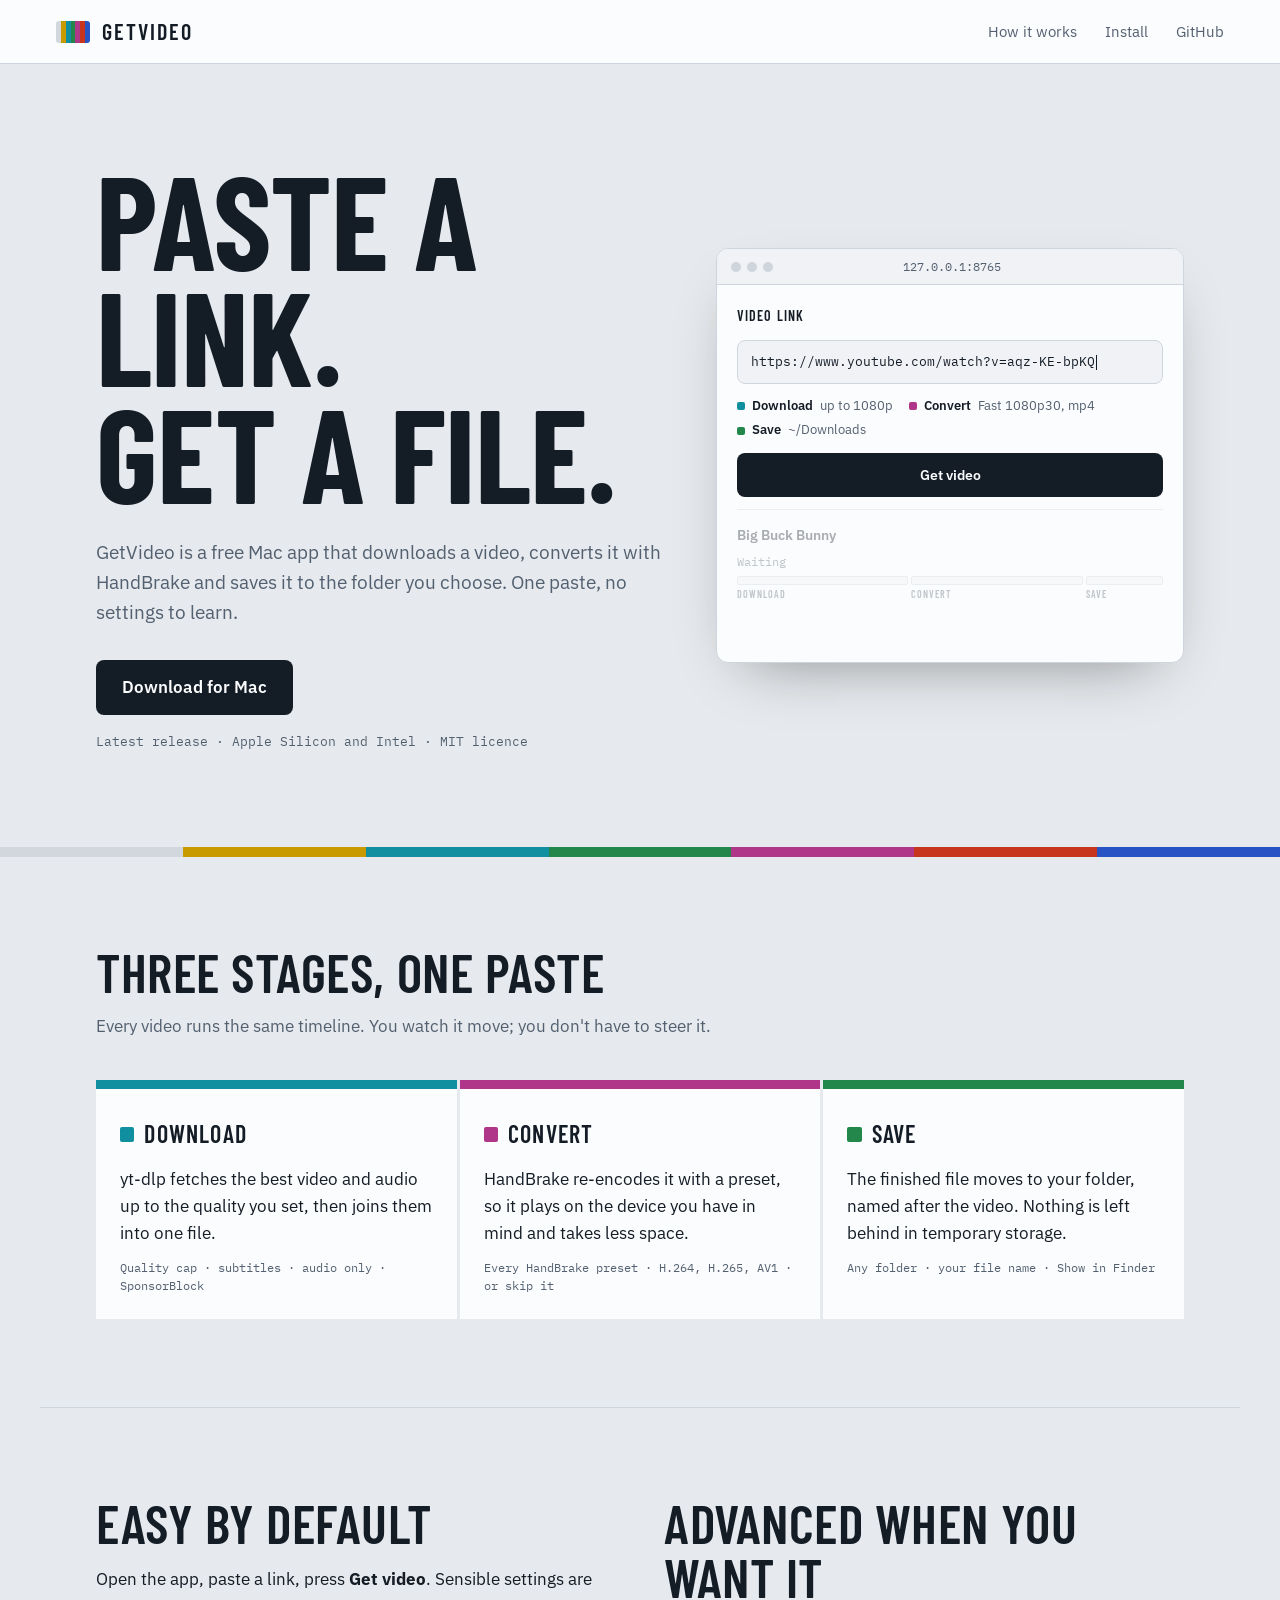
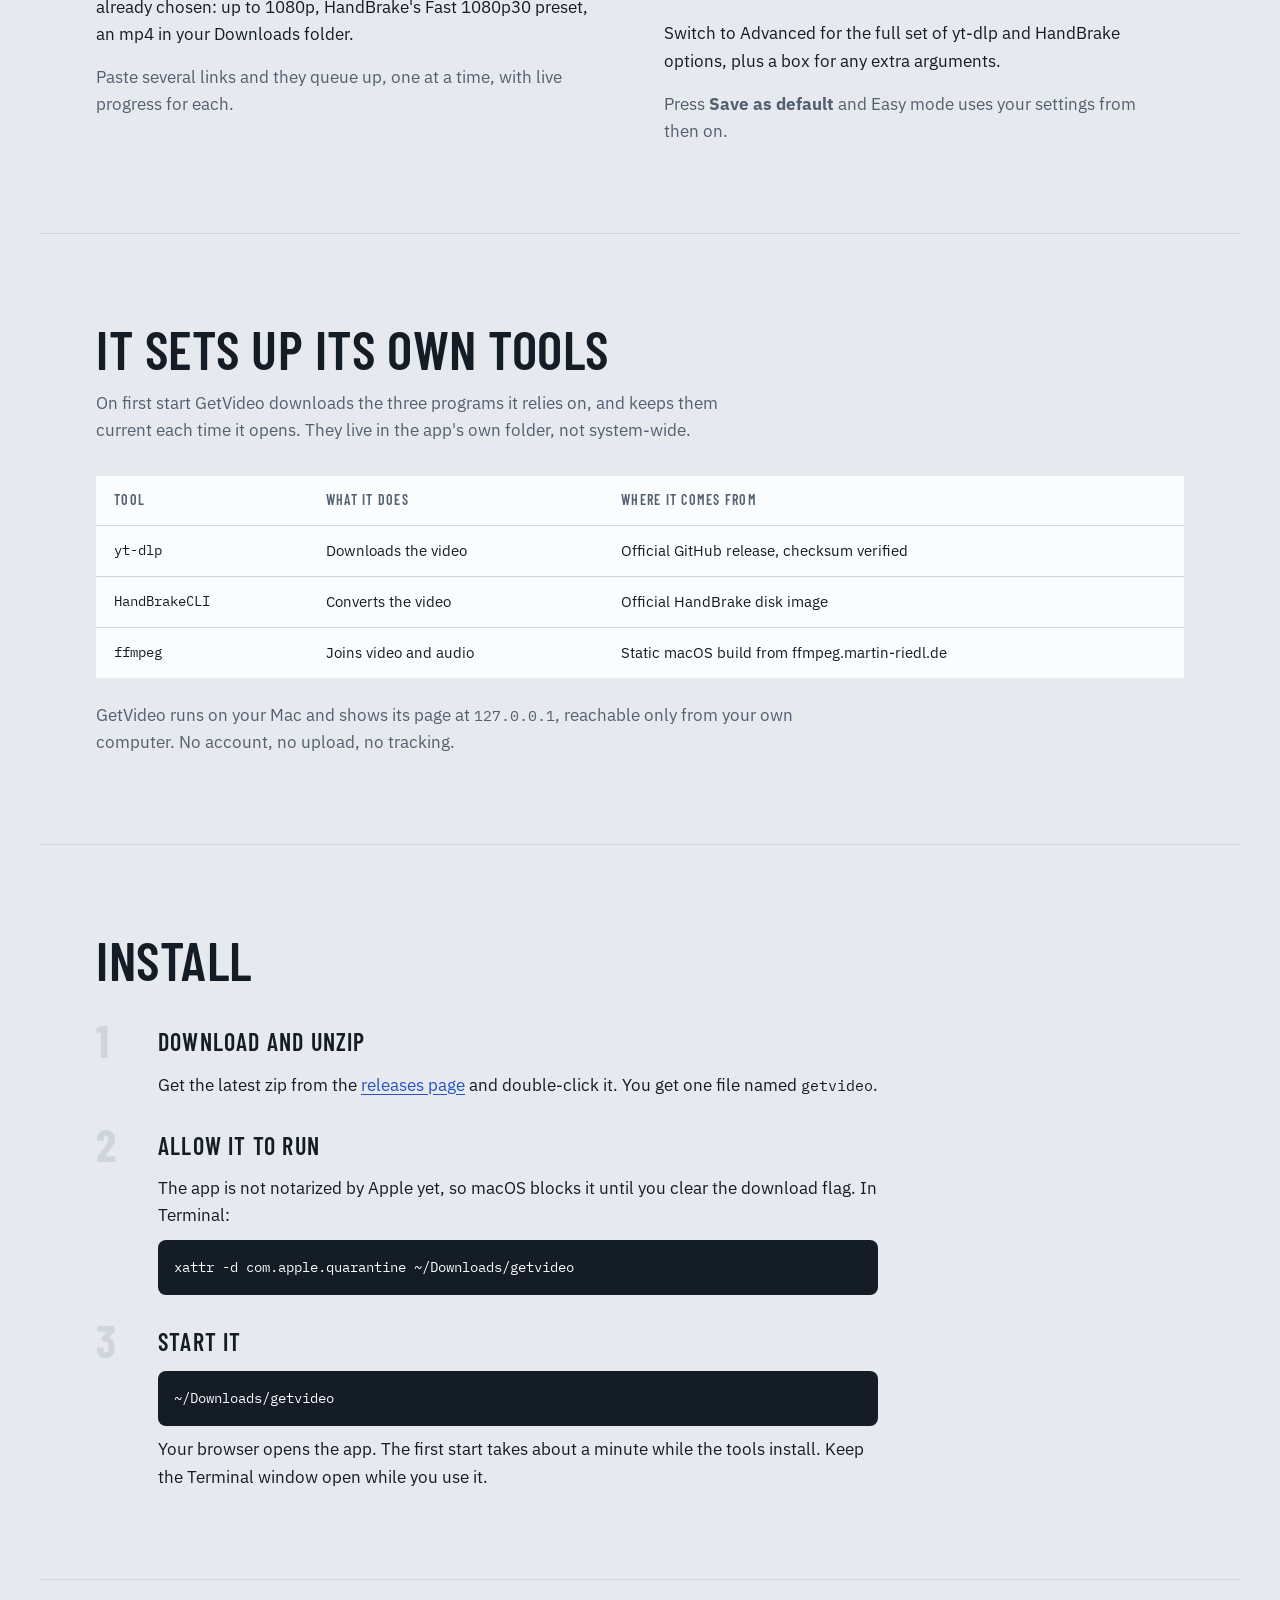
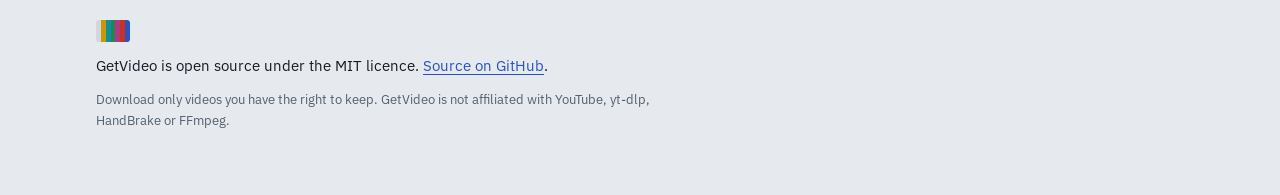
==== index.html @ f3cd5e47 "GitHub Pages site for GetVideo" ====
<!doctype html>
<html lang="en">
<head>
  <meta charset="utf-8">
  <meta name="viewport" content="width=device-width, initial-scale=1">
  <title>GetVideo: paste a link, get a file</title>
  <meta name="description" content="GetVideo is a free Mac app that downloads a video with yt-dlp, converts it with HandBrake and saves it to a folder you choose.">
  <link rel="preconnect" href="https://fonts.googleapis.com">
  <link rel="preconnect" href="https://fonts.gstatic.com" crossorigin>
  <link href="https://fonts.googleapis.com/css2?family=Barlow+Condensed:wght@500;600;700&family=IBM+Plex+Mono:wght@400;500&family=IBM+Plex+Sans:wght@400;500;600&display=swap" rel="stylesheet">
  <link rel="stylesheet" href="style.css">
  <script type="module" src="demo.js"></script>
</head>
<body>
  <header class="top">
    <a class="brand" href="#top" aria-label="GetVideo">
      <span class="bars" aria-hidden="true"><i></i><i></i><i></i><i></i><i></i><i></i><i></i></span>
      <span class="wordmark">GetVideo</span>
    </a>
    <nav>
      <a href="#how">How it works</a>
      <a href="#install">Install</a>
      <a href="https://github.com/davewat/getvideo">GitHub</a>
    </nav>
  </header>

  <main id="top">
    <section class="hero">
      <div class="hero-copy">
        <h1>Paste a link.<br>Get a file.</h1>
        <p class="lede">GetVideo is a free Mac app that downloads a video, converts it with HandBrake and saves it to the folder you choose. One paste, no settings to learn.</p>
        <div class="cta">
          <a class="btn primary" href="https://github.com/davewat/getvideo/releases/latest">Download for Mac</a>
          <span class="meta"><span id="version">Latest release</span> · Apple Silicon and Intel · MIT licence</span>
        </div>
      </div>

      <!-- A working miniature of the app's Easy view; demo.js plays one job through it. -->
      <div class="demo" aria-label="Demonstration of GetVideo handling one video">
        <div class="demo-bar"><span></span><span></span><span></span><b>127.0.0.1:8765</b></div>
        <div class="demo-body">
          <div class="label">Video link</div>
          <div class="demo-input" id="demo-url"><span class="caret"></span></div>
          <div class="plan">
            <span data-stage="download"><i class="swatch"></i><b>Download</b> up to 1080p</span>
            <span data-stage="convert"><i class="swatch"></i><b>Convert</b> Fast 1080p30, mp4</span>
            <span data-stage="save"><i class="swatch"></i><b>Save</b> ~/Downloads</span>
          </div>
          <div class="demo-btn" id="demo-btn">Get video</div>
          <div class="demo-job" id="demo-job">
            <div class="job-title">Big Buck Bunny</div>
            <div class="job-status" id="demo-status">Waiting</div>
            <div class="track">
              <div class="seg" data-stage="download"><div class="seg-bar"><i></i></div><span>Download</span></div>
              <div class="seg" data-stage="convert"><div class="seg-bar"><i></i></div><span>Convert</span></div>
              <div class="seg" data-stage="save"><div class="seg-bar"><i></i></div><span>Save</span></div>
            </div>
            <div class="demo-file" id="demo-file"><b>Big Buck Bunny.mp4</b><span>~/Downloads/</span></div>
          </div>
        </div>
      </div>
    </section>

    <div class="bars strip" aria-hidden="true"><i></i><i></i><i></i><i></i><i></i><i></i><i></i></div>

    <section class="block" id="how">
      <h2>Three stages, one paste</h2>
      <p class="intro">Every video runs the same timeline. You watch it move; you don't have to steer it.</p>
      <div class="stages">
        <article data-stage="download">
          <h3><i class="swatch"></i>Download</h3>
          <p>yt-dlp fetches the best video and audio up to the quality you set, then joins them into one file.</p>
          <p class="spec">Quality cap · subtitles · audio only · SponsorBlock</p>
        </article>
        <article data-stage="convert">
          <h3><i class="swatch"></i>Convert</h3>
          <p>HandBrake re-encodes it with a preset, so it plays on the device you have in mind and takes less space.</p>
          <p class="spec">Every HandBrake preset · H.264, H.265, AV1 · or skip it</p>
        </article>
        <article data-stage="save">
          <h3><i class="swatch"></i>Save</h3>
          <p>The finished file moves to your folder, named after the video. Nothing is left behind in temporary storage.</p>
          <p class="spec">Any folder · your file name · Show in Finder</p>
        </article>
      </div>
    </section>

    <section class="block split">
      <div>
        <h2>Easy by default</h2>
        <p>Open the app, paste a link, press <b>Get video</b>. Sensible settings are already chosen: up to 1080p, HandBrake's Fast 1080p30 preset, an mp4 in your Downloads folder.</p>
        <p>Paste several links and they queue up, one at a time, with live progress for each.</p>
      </div>
      <div>
        <h2>Advanced when you want it</h2>
        <p>Switch to Advanced for the full set of yt-dlp and HandBrake options, plus a box for any extra arguments.</p>
        <p>Press <b>Save as default</b> and Easy mode uses your settings from then on.</p>
      </div>
    </section>

    <section class="block">
      <h2>It sets up its own tools</h2>
      <p class="intro">On first start GetVideo downloads the three programs it relies on, and keeps them current each time it opens. They live in the app's own folder, not system-wide.</p>
      <table>
        <thead><tr><th>Tool</th><th>What it does</th><th>Where it comes from</th></tr></thead>
        <tbody>
          <tr><td>yt-dlp</td><td>Downloads the video</td><td>Official GitHub release, checksum verified</td></tr>
          <tr><td>HandBrakeCLI</td><td>Converts the video</td><td>Official HandBrake disk image</td></tr>
          <tr><td>ffmpeg</td><td>Joins video and audio</td><td>Static macOS build from ffmpeg.martin-riedl.de</td></tr>
        </tbody>
      </table>
      <p class="note">GetVideo runs on your Mac and shows its page at <code>127.0.0.1</code>, reachable only from your own computer. No account, no upload, no tracking.</p>
    </section>

    <section class="block" id="install">
      <h2>Install</h2>
      <ol class="steps">
        <li>
          <h3>Download and unzip</h3>
          <p>Get the latest zip from the <a href="https://github.com/davewat/getvideo/releases/latest">releases page</a> and double-click it. You get one file named <code>getvideo</code>.</p>
        </li>
        <li>
          <h3>Allow it to run</h3>
          <p>The app is not notarized by Apple yet, so macOS blocks it until you clear the download flag. In Terminal:</p>
          <pre><code>xattr -d com.apple.quarantine ~/Downloads/getvideo</code></pre>
        </li>
        <li>
          <h3>Start it</h3>
          <pre><code>~/Downloads/getvideo</code></pre>
          <p>Your browser opens the app. The first start takes about a minute while the tools install. Keep the Terminal window open while you use it.</p>
        </li>
      </ol>
    </section>
  </main>

  <footer>
    <span class="bars" aria-hidden="true"><i></i><i></i><i></i><i></i><i></i><i></i><i></i></span>
    <p>GetVideo is open source under the MIT licence. <a href="https://github.com/davewat/getvideo">Source on GitHub</a>.</p>
    <p class="fine">Download only videos you have the right to keep. GetVideo is not affiliated with YouTube, yt-dlp, HandBrake or FFmpeg.</p>
  </footer>
</body>
</html>
---- style.css ----
/* GetVideo site. Same identity as the app: edit-bay grey, broadcast colour bars,
   one bar colour per stage of a job. */
:root {
  color-scheme: light dark;
  --bay: light-dark(#e6e9ed, #111418);
  --deck: light-dark(#fbfcfd, #1a1e24);
  --well: light-dark(#f0f2f5, #12151a);
  --line: light-dark(#cfd5dc, #2c323b);
  --ink: light-dark(#141c26, #e9edf2);
  --soft: light-dark(#536070, #98a3b1);
  --bar-yellow: light-dark(#c99a00, #e3b505);
  --bar-cyan: light-dark(#0f8fa0, #2bb8ca);
  --bar-green: light-dark(#23874c, #3fb56f);
  --bar-magenta: light-dark(#b0368a, #d85cb1);
  --bar-red: light-dark(#c8351f, #ef6a54);
  --bar-blue: light-dark(#2853c4, #6f93f5);
  --display: 'Barlow Condensed', 'Avenir Next Condensed', 'Arial Narrow', sans-serif;
  --mono: 'IBM Plex Mono', ui-monospace, Menlo, monospace;
  font: 17px/1.6 'IBM Plex Sans', -apple-system, 'Helvetica Neue', sans-serif;
}
[data-stage=download] { --stage: var(--bar-cyan); }
[data-stage=convert] { --stage: var(--bar-magenta); }
[data-stage=save] { --stage: var(--bar-green); }

* { box-sizing: border-box; }
html { scroll-behavior: smooth; scroll-padding-top: 80px; }
body { margin: 0; background: var(--bay); color: var(--ink); -webkit-font-smoothing: antialiased; }
h1, h2, h3, p { margin: 0; }
h1, h2, h3, .wordmark, th, .label { font-family: var(--display); text-transform: uppercase; }
a { color: var(--bar-blue); text-underline-offset: 3px; }
a:focus-visible { outline: 2px solid var(--bar-blue); outline-offset: 3px; border-radius: 3px; }
code { font-family: var(--mono); font-size: .88em; }
.swatch { display: inline-block; flex: none; width: .6em; height: .6em; border-radius: 2px; background: var(--stage); }

.bars { display: flex; width: 34px; height: 22px; border-radius: 3px; overflow: hidden; }
.bars i { flex: 1; }
.bars i:nth-child(1) { background: light-dark(#d2d7dd, #e9edf2); }
.bars i:nth-child(2) { background: var(--bar-yellow); }
.bars i:nth-child(3) { background: var(--bar-cyan); }
.bars i:nth-child(4) { background: var(--bar-green); }
.bars i:nth-child(5) { background: var(--bar-magenta); }
.bars i:nth-child(6) { background: var(--bar-red); }
.bars i:nth-child(7) { background: var(--bar-blue); }
.bars.strip { width: 100%; height: 10px; border-radius: 0; }

/* ---- header ---- */
.top {
  position: sticky; top: 0; z-index: 5; display: flex; align-items: center; justify-content: space-between; gap: 16px;
  padding: 14px clamp(20px, 5vw, 56px); background: var(--deck); border-bottom: 1px solid var(--line);
}
.brand { display: flex; align-items: center; gap: 12px; color: var(--ink); text-decoration: none; }
.wordmark { font-size: 22px; font-weight: 600; letter-spacing: .09em; }
nav { display: flex; gap: clamp(14px, 3vw, 28px); font-size: 15px; }
nav a { color: var(--soft); text-decoration: none; }
nav a:hover { color: var(--ink); }

/* ---- hero ---- */
.hero {
  display: grid; grid-template-columns: minmax(0, 1fr); gap: 48px; align-items: center;
  max-width: 1200px; margin: 0 auto; padding: clamp(40px, 8vw, 96px) clamp(20px, 5vw, 56px);
}
@media (min-width: 900px) { .hero { grid-template-columns: minmax(0, 11fr) minmax(0, 9fr); } }
h1 { font-size: clamp(60px, 10.5vw, 132px); font-weight: 700; line-height: .88; letter-spacing: -.005em; }
.lede { margin-top: 28px; max-width: 34em; font-size: 19px; color: var(--soft); }
.cta { margin-top: 32px; display: flex; align-items: center; gap: 18px; flex-wrap: wrap; }
.btn.primary {
  display: inline-block; padding: 14px 26px; border-radius: 8px; background: var(--ink); color: var(--deck);
  font-weight: 600; text-decoration: none;
}
.btn.primary:hover { background: color-mix(in srgb, var(--ink) 84%, var(--bar-blue)); }
.meta { font: 13px/1.4 var(--mono); color: var(--soft); }

/* ---- hero demo ---- */
.demo { background: var(--deck); border: 1px solid var(--line); border-radius: 12px; overflow: hidden; box-shadow: 0 24px 60px -30px rgb(0 0 0 / .45); font-size: 14px; }
.demo-bar { display: flex; align-items: center; gap: 6px; padding: 10px 14px; background: var(--well); border-bottom: 1px solid var(--line); }
.demo-bar span { width: 10px; height: 10px; border-radius: 50%; background: var(--line); }
.demo-bar b { margin: 0 auto; font: 12px var(--mono); color: var(--soft); translate: -22px; }
.demo-body { display: grid; gap: 12px; padding: 20px; }
.label { font-size: 14px; font-weight: 600; letter-spacing: .08em; }
.demo-input {
  min-height: 44px; padding: 11px 13px; border: 1px solid var(--line); border-radius: 8px; background: var(--well);
  font: 13px/1.5 var(--mono); overflow-wrap: anywhere;
}
.caret { display: inline-block; width: 1px; height: 1.1em; margin-left: 1px; vertical-align: text-bottom; background: var(--ink); animation: blink 1s steps(1) infinite; }
@keyframes blink { 50% { opacity: 0; } }
.plan { display: flex; flex-wrap: wrap; gap: 4px 16px; font-size: 13px; color: var(--soft); }
.plan span { display: inline-flex; align-items: center; gap: 7px; }
.plan b { color: var(--ink); font-weight: 600; }
.demo-btn { padding: 11px; border-radius: 8px; background: var(--ink); color: var(--deck); text-align: center; font-weight: 600; transition: scale .12s; }
.demo-btn[data-press=true] { scale: .98; opacity: .8; }

.demo-job { display: grid; gap: 7px; padding-top: 14px; border-top: 1px solid var(--line); opacity: .35; transition: opacity .3s; }
.demo-job:is([data-state=running], [data-state=done]) { opacity: 1; }
.job-title { font-weight: 600; }
.job-status { font: 12px var(--mono); color: var(--soft); font-variant-numeric: tabular-nums; }
.demo-job[data-state=done] .job-status { color: var(--bar-green); }
.track { display: flex; gap: 3px; }
.seg { flex: 1; display: grid; gap: 4px; }
.seg[data-stage=save] { flex: .45; }
.seg-bar { height: 9px; border: 1px solid var(--line); border-radius: 2px; background: var(--well); overflow: hidden; }
.seg-bar i { display: block; width: 0; height: 100%; background: var(--stage); }
.seg span { font: 600 10px/1 var(--display); letter-spacing: .1em; text-transform: uppercase; color: var(--soft); }
.demo-file { display: grid; visibility: hidden; }
.demo-file[data-show=true] { visibility: visible; }
.demo-file span { font: 11px var(--mono); color: var(--soft); }

/* ---- content blocks ---- */
.block { max-width: 1200px; margin: 0 auto; padding: clamp(48px, 7vw, 88px) clamp(20px, 5vw, 56px); border-bottom: 1px solid var(--line); }
h2 { font-size: clamp(34px, 4.6vw, 54px); font-weight: 600; line-height: 1; letter-spacing: .01em; }
.intro { margin-top: 14px; max-width: 40em; color: var(--soft); }
h3 { display: flex; align-items: center; gap: 10px; font-size: 24px; font-weight: 600; letter-spacing: .05em; }

.stages { margin-top: 40px; display: grid; gap: 3px; grid-template-columns: repeat(auto-fit, minmax(240px, 1fr)); }
.stages article { display: grid; gap: 12px; align-content: start; padding: 26px 24px 24px; background: var(--deck); border-top: 9px solid var(--stage); }
.spec { font: 12px/1.5 var(--mono); color: var(--soft); }

.split { display: grid; gap: 48px; grid-template-columns: repeat(auto-fit, minmax(280px, 1fr)); }
.split p { margin-top: 16px; max-width: 30em; }
.split p + p { color: var(--soft); }

table { width: 100%; margin-top: 32px; border-collapse: collapse; background: var(--deck); font-size: 15px; }
th, td { padding: 13px 18px; text-align: left; border-bottom: 1px solid var(--line); vertical-align: top; }
th { font-size: 14px; font-weight: 600; letter-spacing: .09em; color: var(--soft); }
td:first-child { font-family: var(--mono); font-size: 14px; white-space: nowrap; }
tbody tr:last-child td { border-bottom: 0; }
.note { margin-top: 24px; max-width: 44em; color: var(--soft); }
@media (max-width: 640px) {
  thead { display: none; }
  tr { display: grid; padding: 12px 0; border-bottom: 1px solid var(--line); }
  td { border: 0; padding: 2px 16px; }
}

.steps { margin: 36px 0 0; padding: 0; list-style: none; counter-reset: step; display: grid; gap: 28px; max-width: 46em; }
.steps li { counter-increment: step; display: grid; gap: 10px; padding-left: 62px; position: relative; }
.steps li::before {
  content: counter(step); position: absolute; left: 0; top: -6px; font: 700 46px/1 var(--display); color: var(--line);
}
pre { margin: 0; padding: 14px 16px; border-radius: 8px; background: var(--ink); color: var(--deck); overflow-x: auto; }
pre code { font-size: 14px; }

footer { max-width: 1200px; margin: 0 auto; padding: 40px clamp(20px, 5vw, 56px) 64px; display: grid; gap: 12px; font-size: 15px; }
.fine { font-size: 13px; color: var(--soft); max-width: 46em; }

@media (prefers-reduced-motion: reduce) { html { scroll-behavior: auto; } .caret { animation: none; } }

nav a { white-space: nowrap; }
@media (max-width: 520px) {
  nav a[href="#how"] { display: none; }
  .demo-input { min-height: 64px; }
}
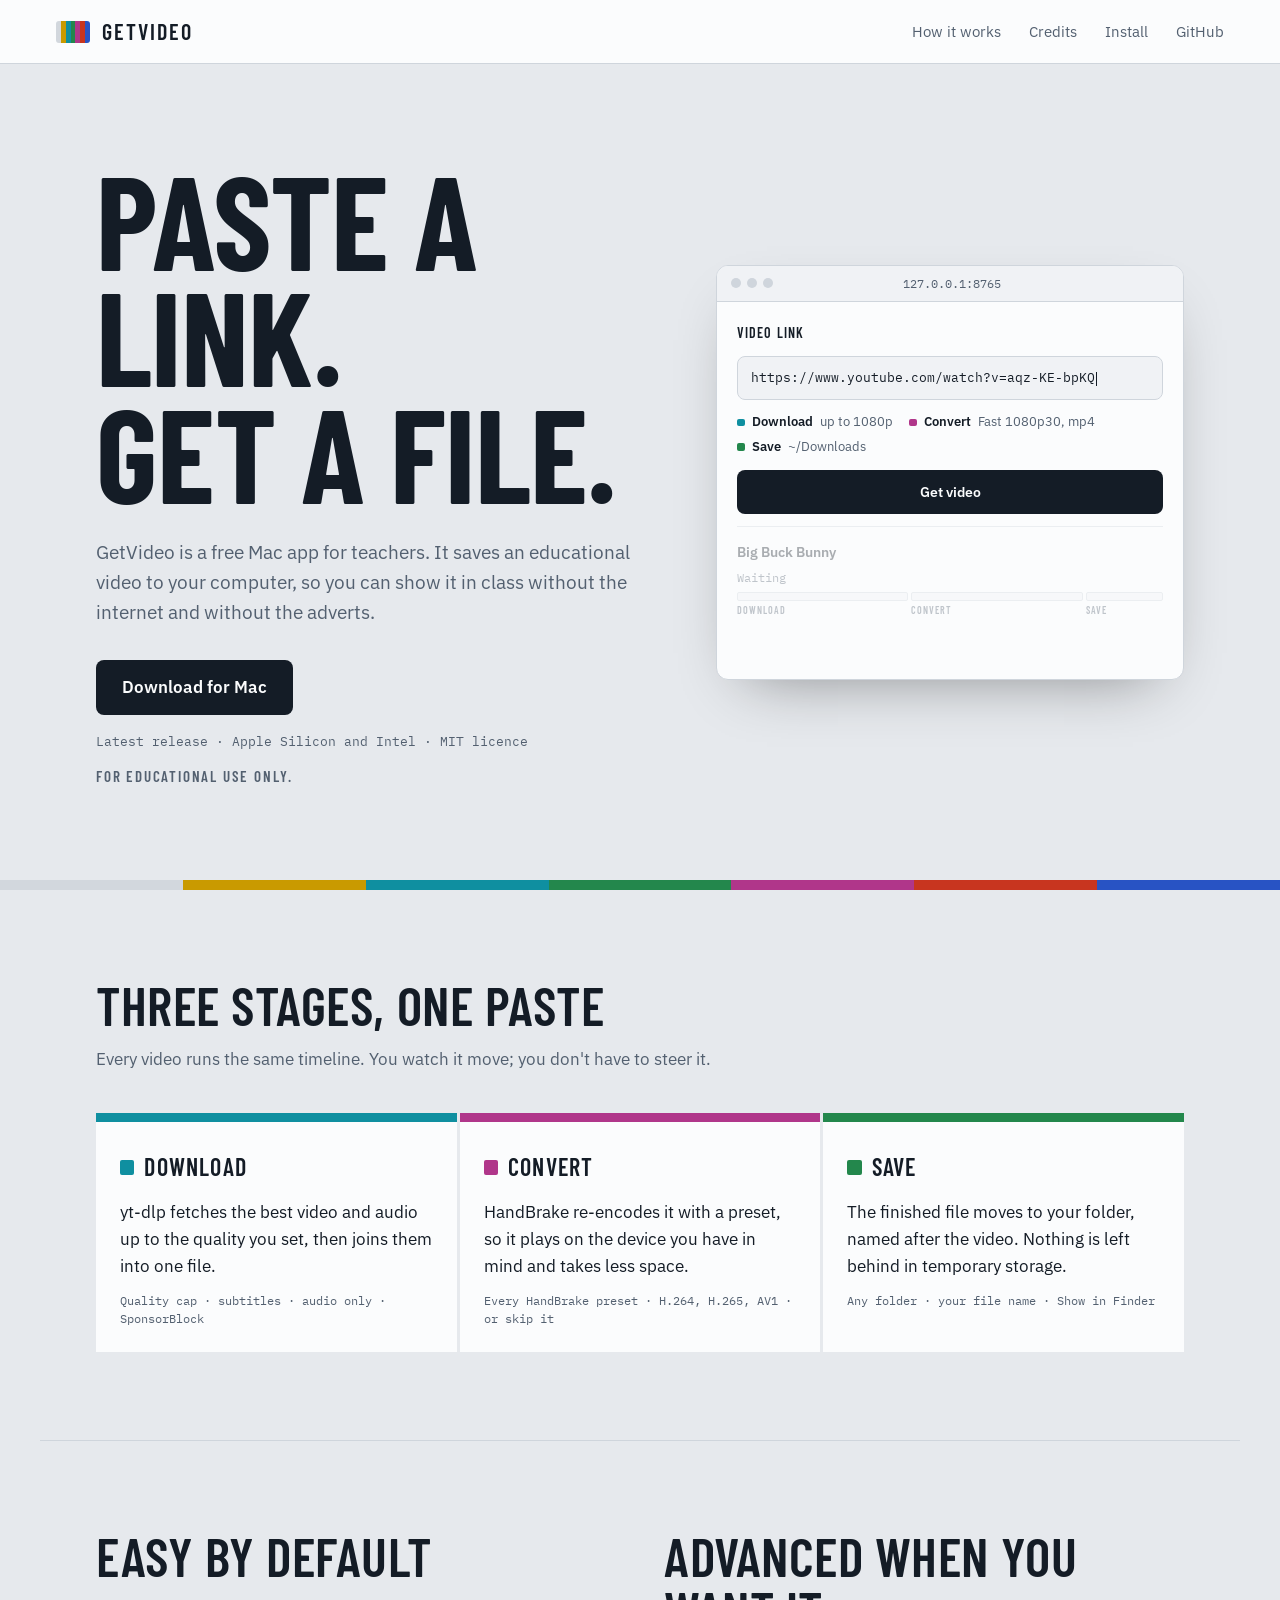
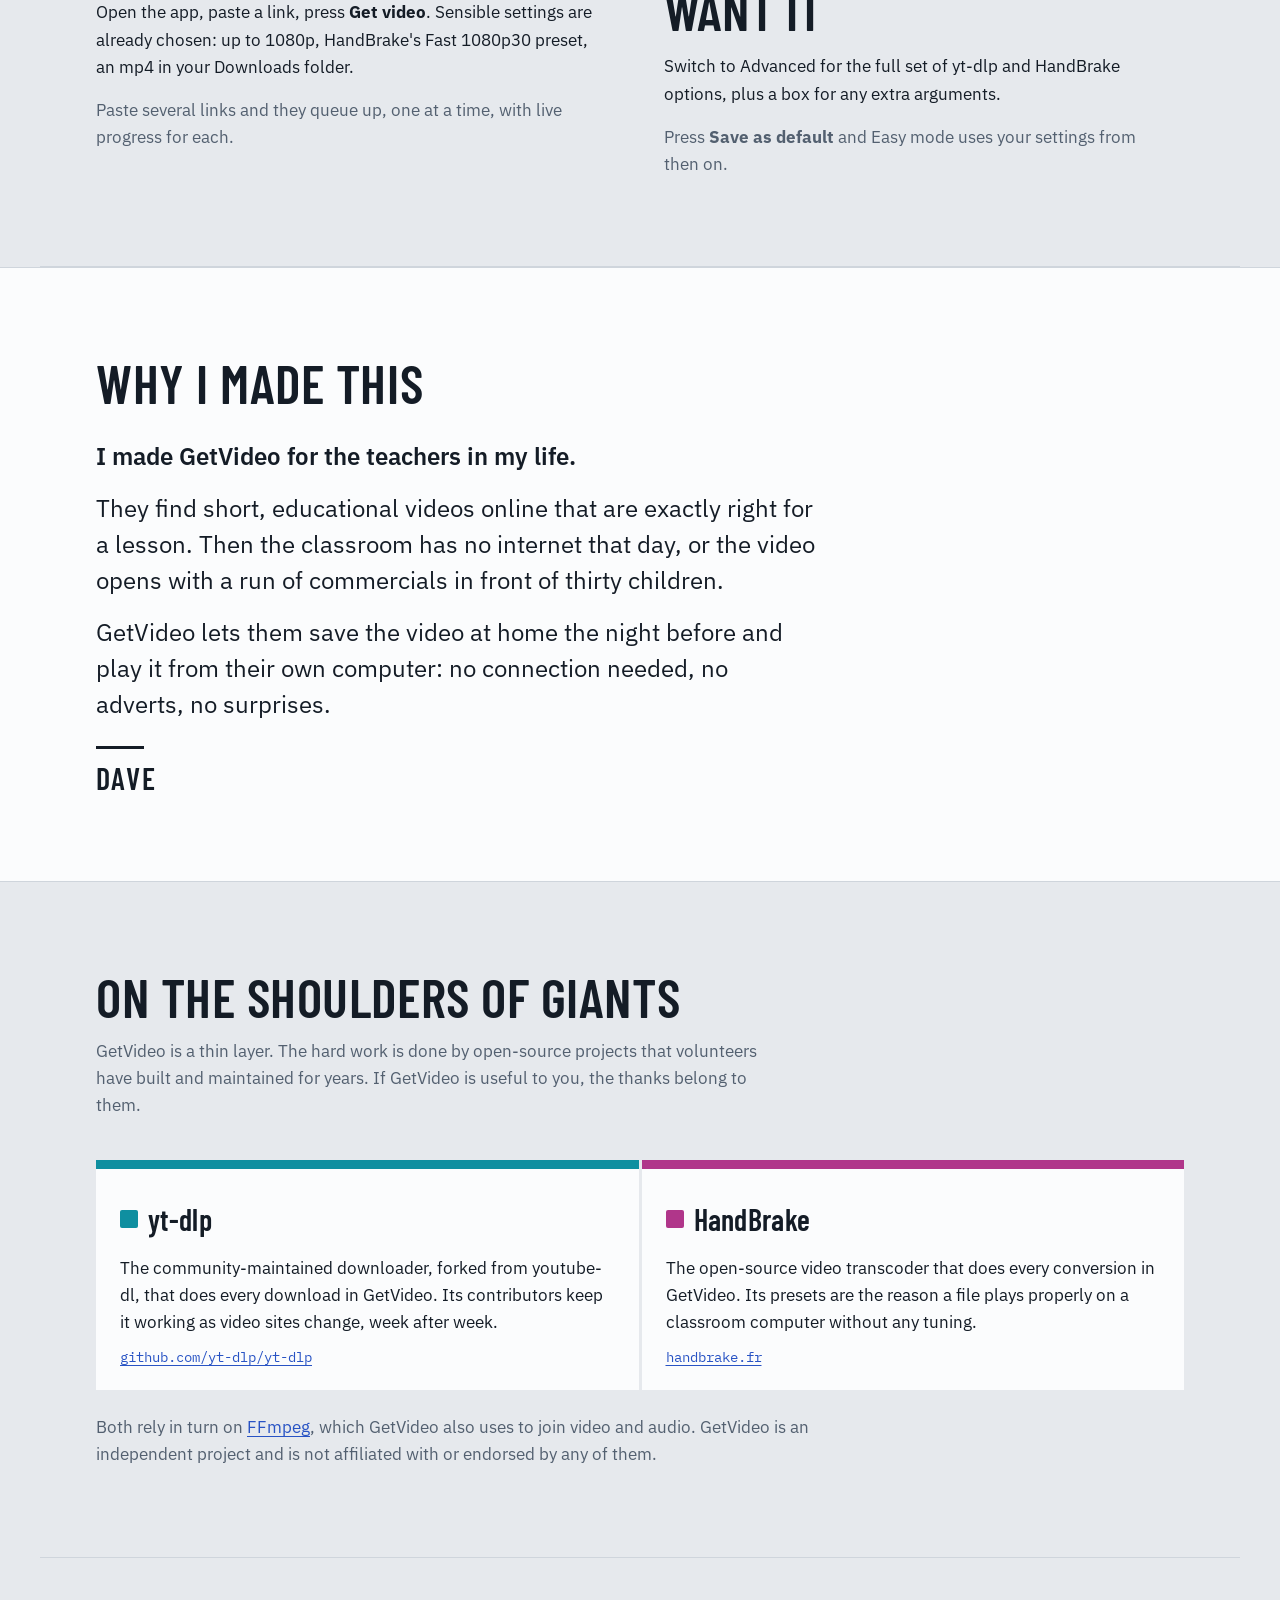
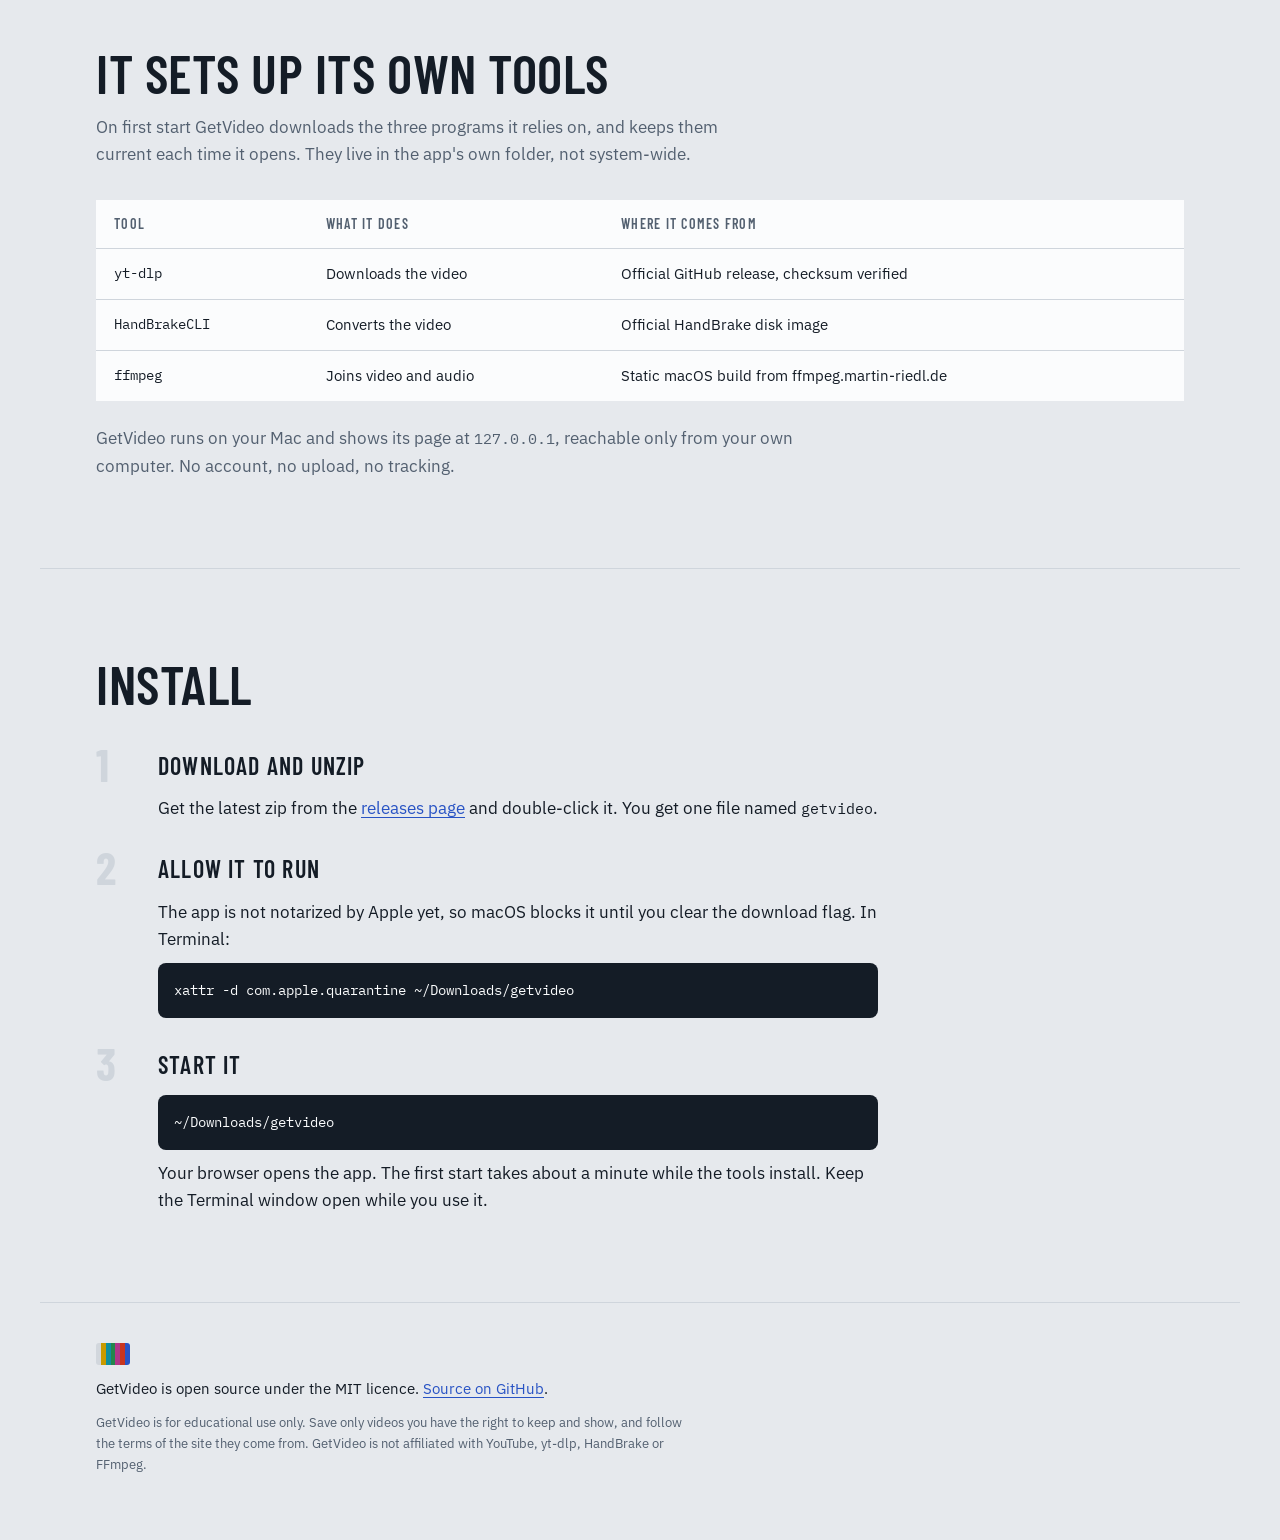
==== commit 0b9e425c: "Site: credit yt-dlp and HandBrake, educational use only, why I made this" ====
--- a/index.html
+++ b/index.html
@@ -4,7 +4,7 @@
   <meta charset="utf-8">
   <meta name="viewport" content="width=device-width, initial-scale=1">
   <title>GetVideo: paste a link, get a file</title>
-  <meta name="description" content="GetVideo is a free Mac app that downloads a video with yt-dlp, converts it with HandBrake and saves it to a folder you choose.">
+  <meta name="description" content="GetVideo is a free Mac app for teachers. It saves an educational video to your computer so you can show it in class without the internet or the adverts. Built on yt-dlp and HandBrake.">
   <link rel="preconnect" href="https://fonts.googleapis.com">
   <link rel="preconnect" href="https://fonts.gstatic.com" crossorigin>
   <link href="https://fonts.googleapis.com/css2?family=Barlow+Condensed:wght@500;600;700&family=IBM+Plex+Mono:wght@400;500&family=IBM+Plex+Sans:wght@400;500;600&display=swap" rel="stylesheet">
@@ -19,6 +19,7 @@
     </a>
     <nav>
       <a href="#how">How it works</a>
+      <a href="#giants">Credits</a>
       <a href="#install">Install</a>
       <a href="https://github.com/davewat/getvideo">GitHub</a>
     </nav>
@@ -28,11 +29,12 @@
     <section class="hero">
       <div class="hero-copy">
         <h1>Paste a link.<br>Get a file.</h1>
-        <p class="lede">GetVideo is a free Mac app that downloads a video, converts it with HandBrake and saves it to the folder you choose. One paste, no settings to learn.</p>
+        <p class="lede">GetVideo is a free Mac app for teachers. It saves an educational video to your computer, so you can show it in class without the internet and without the adverts.</p>
         <div class="cta">
           <a class="btn primary" href="https://github.com/davewat/getvideo/releases/latest">Download for Mac</a>
           <span class="meta"><span id="version">Latest release</span> · Apple Silicon and Intel · MIT licence</span>
         </div>
+        <p class="edu">For educational use only.</p>
       </div>
 
       <!-- A working miniature of the app's Easy view; demo.js plays one job through it. -->
@@ -98,6 +100,34 @@
       </div>
     </section>
 
+    <section class="block note-block" id="why">
+      <h2>Why I made this</h2>
+      <div class="letter">
+        <p>I made GetVideo for the teachers in my life.</p>
+        <p>They find short, educational videos online that are exactly right for a lesson. Then the classroom has no internet that day, or the video opens with a run of commercials in front of thirty children.</p>
+        <p>GetVideo lets them save the video at home the night before and play it from their own computer: no connection needed, no adverts, no surprises.</p>
+        <p class="sig">Dave</p>
+      </div>
+    </section>
+
+    <section class="block" id="giants">
+      <h2>On the shoulders of giants</h2>
+      <p class="intro">GetVideo is a thin layer. The hard work is done by open-source projects that volunteers have built and maintained for years. If GetVideo is useful to you, the thanks belong to them.</p>
+      <div class="giants">
+        <article data-stage="download">
+          <h3><i class="swatch"></i>yt-dlp</h3>
+          <p>The community-maintained downloader, forked from youtube-dl, that does every download in GetVideo. Its contributors keep it working as video sites change, week after week.</p>
+          <a href="https://github.com/yt-dlp/yt-dlp">github.com/yt-dlp/yt-dlp</a>
+        </article>
+        <article data-stage="convert">
+          <h3><i class="swatch"></i>HandBrake</h3>
+          <p>The open-source video transcoder that does every conversion in GetVideo. Its presets are the reason a file plays properly on a classroom computer without any tuning.</p>
+          <a href="https://handbrake.fr">handbrake.fr</a>
+        </article>
+      </div>
+      <p class="note">Both rely in turn on <a href="https://ffmpeg.org">FFmpeg</a>, which GetVideo also uses to join video and audio. GetVideo is an independent project and is not affiliated with or endorsed by any of them.</p>
+    </section>
+
     <section class="block">
       <h2>It sets up its own tools</h2>
       <p class="intro">On first start GetVideo downloads the three programs it relies on, and keeps them current each time it opens. They live in the app's own folder, not system-wide.</p>
@@ -136,7 +166,7 @@
   <footer>
     <span class="bars" aria-hidden="true"><i></i><i></i><i></i><i></i><i></i><i></i><i></i></span>
     <p>GetVideo is open source under the MIT licence. <a href="https://github.com/davewat/getvideo">Source on GitHub</a>.</p>
-    <p class="fine">Download only videos you have the right to keep. GetVideo is not affiliated with YouTube, yt-dlp, HandBrake or FFmpeg.</p>
+    <p class="fine">GetVideo is for educational use only. Save only videos you have the right to keep and show, and follow the terms of the site they come from. GetVideo is not affiliated with YouTube, yt-dlp, HandBrake or FFmpeg.</p>
   </footer>
 </body>
 </html>
--- a/style.css
+++ b/style.css
@@ -148,3 +148,18 @@
   nav a[href="#how"] { display: none; }
   .demo-input { min-height: 64px; }
 }
+
+/* ---- education, personal note, credits ---- */
+.edu { margin-top: 18px; font: 600 15px/1 var(--display); text-transform: uppercase; letter-spacing: .12em; color: var(--soft); }
+.note-block { background: var(--deck); max-width: none; border-top: 1px solid var(--line); }
+.note-block > * { max-width: 1088px; margin-left: auto; margin-right: auto; }
+.letter { margin-top: 28px; display: grid; gap: 16px; font-size: clamp(19px, 2.1vw, 24px); line-height: 1.5; }
+.letter p { max-width: 30em; }
+.letter p:first-child { font-weight: 600; }
+.sig { font: 600 30px/1 var(--display); text-transform: uppercase; letter-spacing: .08em; margin-top: 8px; }
+.sig::before { content: ''; display: block; width: 48px; height: 3px; margin-bottom: 14px; background: var(--ink); }
+.giants { margin-top: 40px; display: grid; gap: 3px; grid-template-columns: repeat(auto-fit, minmax(280px, 1fr)); }
+.giants article { display: grid; gap: 12px; align-content: start; padding: 26px 24px 24px; background: var(--deck); border-top: 9px solid var(--stage); }
+.giants h3 { text-transform: none; font-size: 30px; letter-spacing: .01em; }
+.giants a { font: 14px var(--mono); }
+@media (max-width: 720px) { nav a[href="#giants"] { display: none; } }
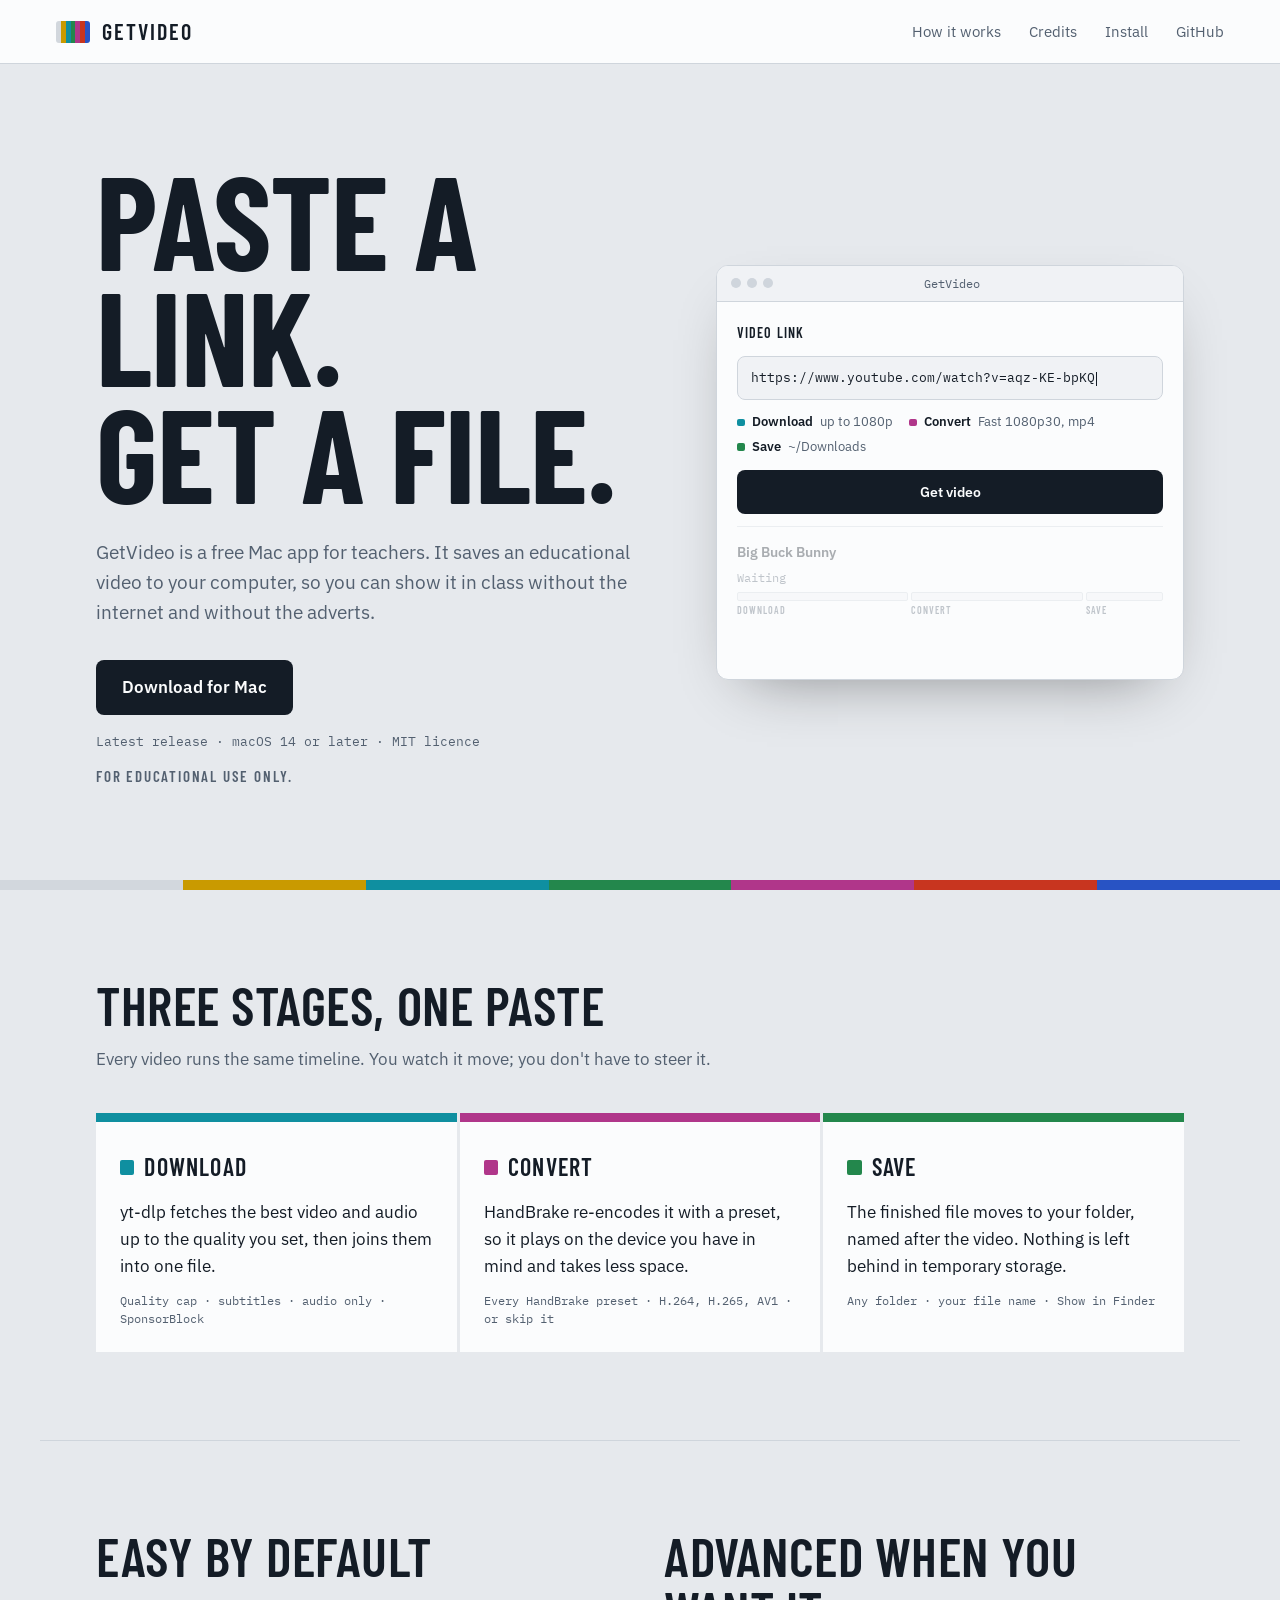
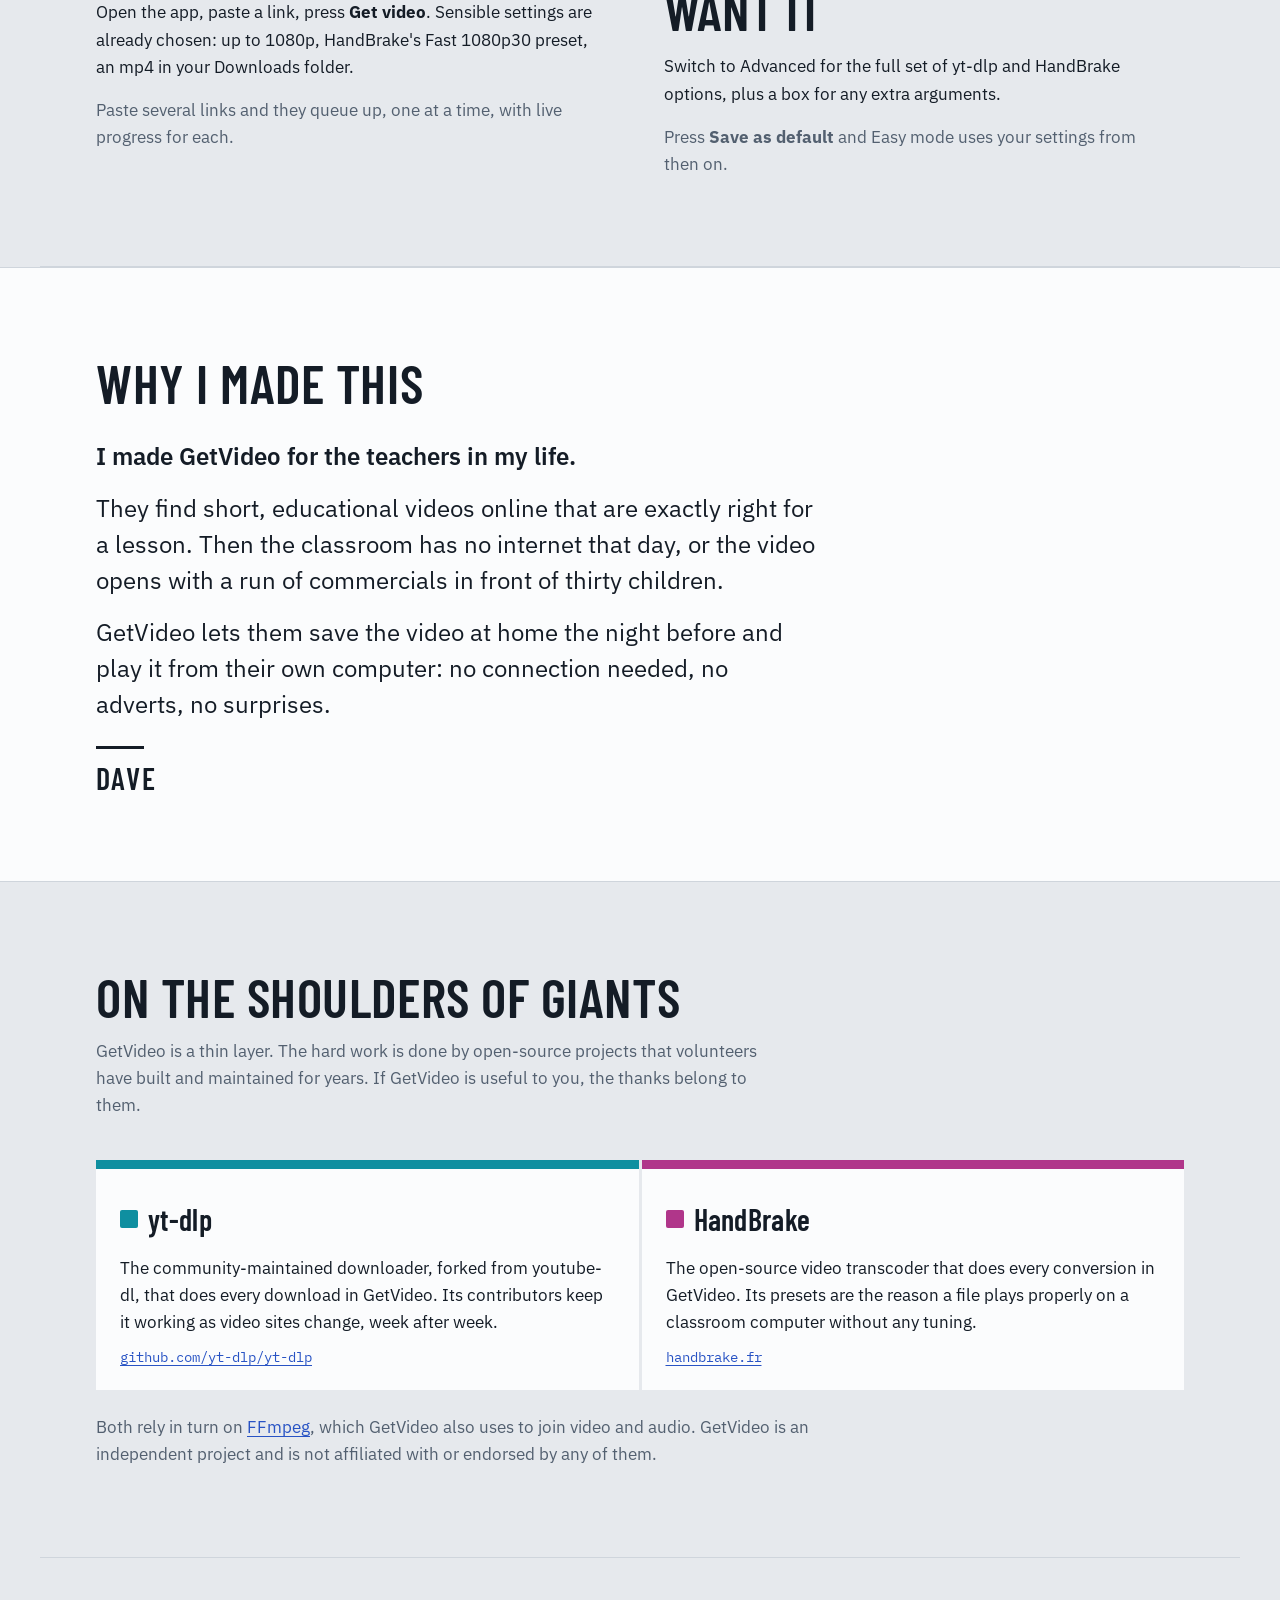
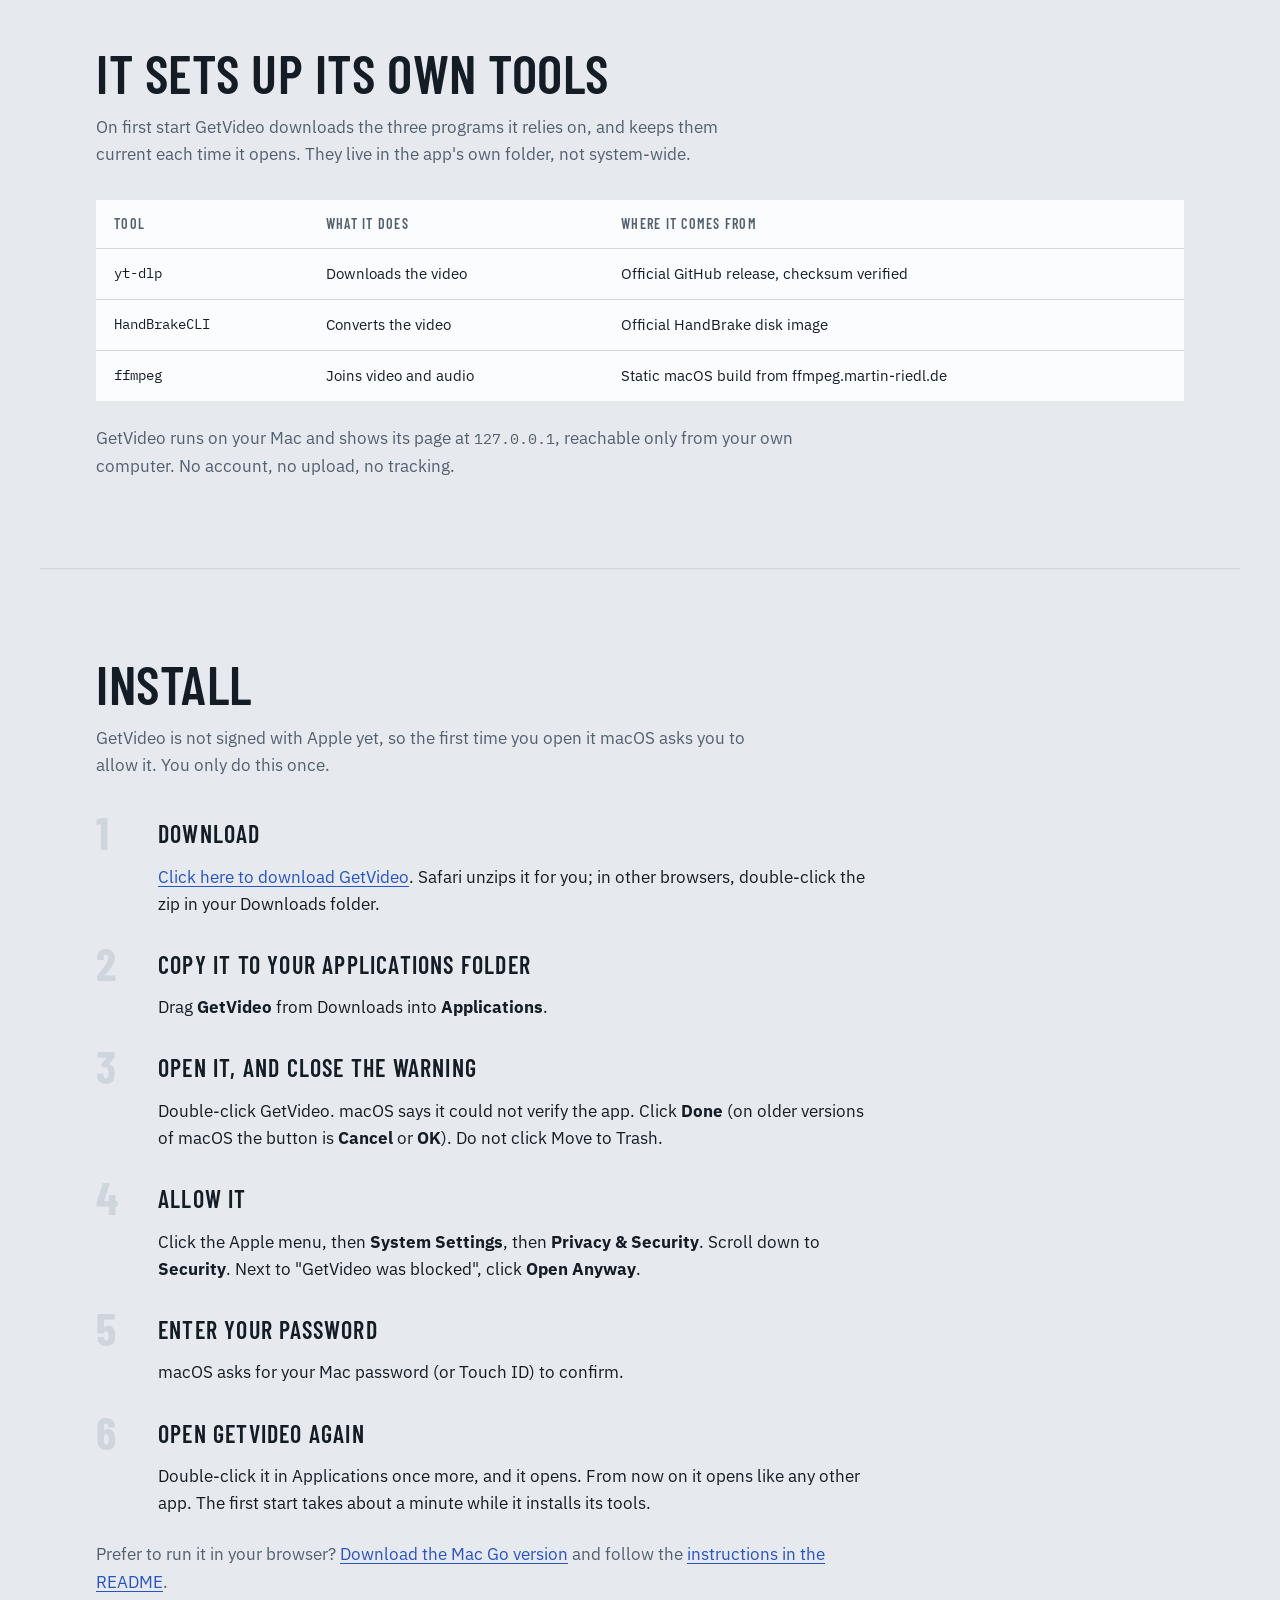
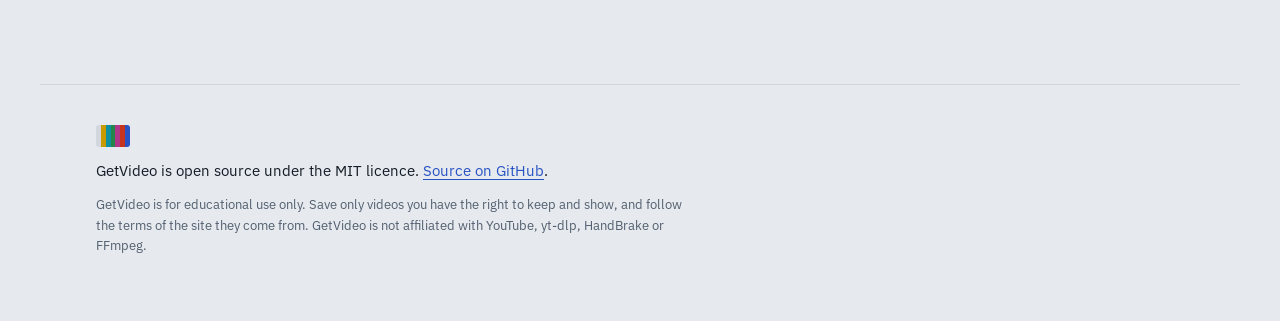
==== commit 1c70f393: "Site: step-by-step install for the Mac Native app, direct download link" ====
--- a/index.html
+++ b/index.html
@@ -31,15 +31,15 @@
         <h1>Paste a link.<br>Get a file.</h1>
         <p class="lede">GetVideo is a free Mac app for teachers. It saves an educational video to your computer, so you can show it in class without the internet and without the adverts.</p>
         <div class="cta">
-          <a class="btn primary" href="https://github.com/davewat/getvideo/releases/latest">Download for Mac</a>
-          <span class="meta"><span id="version">Latest release</span> · Apple Silicon and Intel · MIT licence</span>
+          <a class="btn primary" href="https://github.com/davewat/getvideo/releases/latest/download/GetVideo-mac-native.zip">Download for Mac</a>
+          <span class="meta"><span id="version">Latest release</span> · macOS 14 or later · MIT licence</span>
         </div>
         <p class="edu">For educational use only.</p>
       </div>
 
       <!-- A working miniature of the app's Easy view; demo.js plays one job through it. -->
       <div class="demo" aria-label="Demonstration of GetVideo handling one video">
-        <div class="demo-bar"><span></span><span></span><span></span><b>127.0.0.1:8765</b></div>
+        <div class="demo-bar"><span></span><span></span><span></span><b>GetVideo</b></div>
         <div class="demo-body">
           <div class="label">Video link</div>
           <div class="demo-input" id="demo-url"><span class="caret"></span></div>
@@ -144,22 +144,34 @@
 
     <section class="block" id="install">
       <h2>Install</h2>
+      <p class="intro">GetVideo is not signed with Apple yet, so the first time you open it macOS asks you to allow it. You only do this once.</p>
       <ol class="steps">
         <li>
-          <h3>Download and unzip</h3>
-          <p>Get the latest zip from the <a href="https://github.com/davewat/getvideo/releases/latest">releases page</a> and double-click it. You get one file named <code>getvideo</code>.</p>
+          <h3>Download</h3>
+          <p><a href="https://github.com/davewat/getvideo/releases/latest/download/GetVideo-mac-native.zip">Click here to download GetVideo</a>. Safari unzips it for you; in other browsers, double-click the zip in your Downloads folder.</p>
         </li>
         <li>
-          <h3>Allow it to run</h3>
-          <p>The app is not notarized by Apple yet, so macOS blocks it until you clear the download flag. In Terminal:</p>
-          <pre><code>xattr -d com.apple.quarantine ~/Downloads/getvideo</code></pre>
+          <h3>Copy it to your Applications folder</h3>
+          <p>Drag <b>GetVideo</b> from Downloads into <b>Applications</b>.</p>
         </li>
         <li>
-          <h3>Start it</h3>
-          <pre><code>~/Downloads/getvideo</code></pre>
-          <p>Your browser opens the app. The first start takes about a minute while the tools install. Keep the Terminal window open while you use it.</p>
+          <h3>Open it, and close the warning</h3>
+          <p>Double-click GetVideo. macOS says it could not verify the app. Click <b>Done</b> (on older versions of macOS the button is <b>Cancel</b> or <b>OK</b>). Do not click Move to Trash.</p>
+        </li>
+        <li>
+          <h3>Allow it</h3>
+          <p>Click the Apple menu, then <b>System Settings</b>, then <b>Privacy &amp; Security</b>. Scroll down to <b>Security</b>. Next to "GetVideo was blocked", click <b>Open Anyway</b>.</p>
+        </li>
+        <li>
+          <h3>Enter your password</h3>
+          <p>macOS asks for your Mac password (or Touch ID) to confirm.</p>
+        </li>
+        <li>
+          <h3>Open GetVideo again</h3>
+          <p>Double-click it in Applications once more, and it opens. From now on it opens like any other app. The first start takes about a minute while it installs its tools.</p>
         </li>
       </ol>
+      <p class="note">Prefer to run it in your browser? <a href="https://github.com/davewat/getvideo/releases/latest/download/getvideo-mac-go.zip">Download the Mac Go version</a> and follow the <a href="https://github.com/davewat/getvideo#install">instructions in the README</a>.</p>
     </section>
   </main>
 
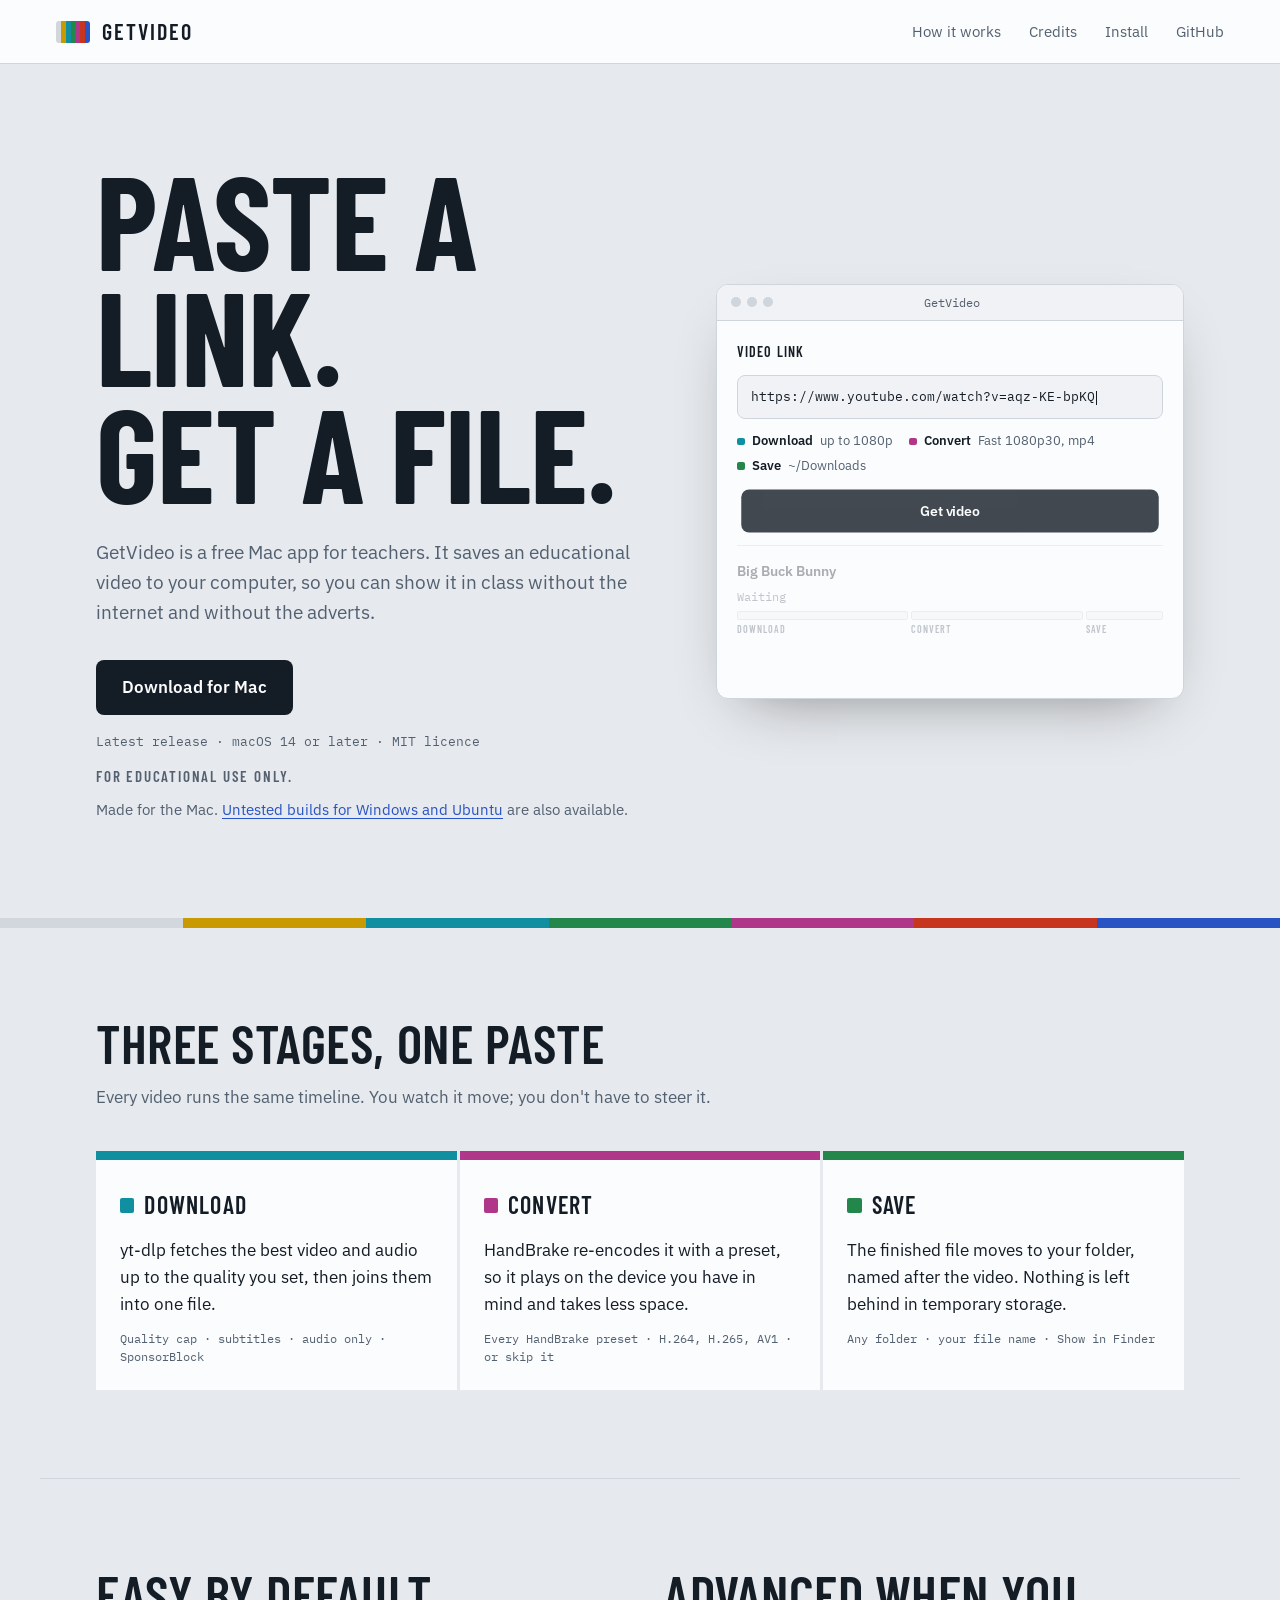
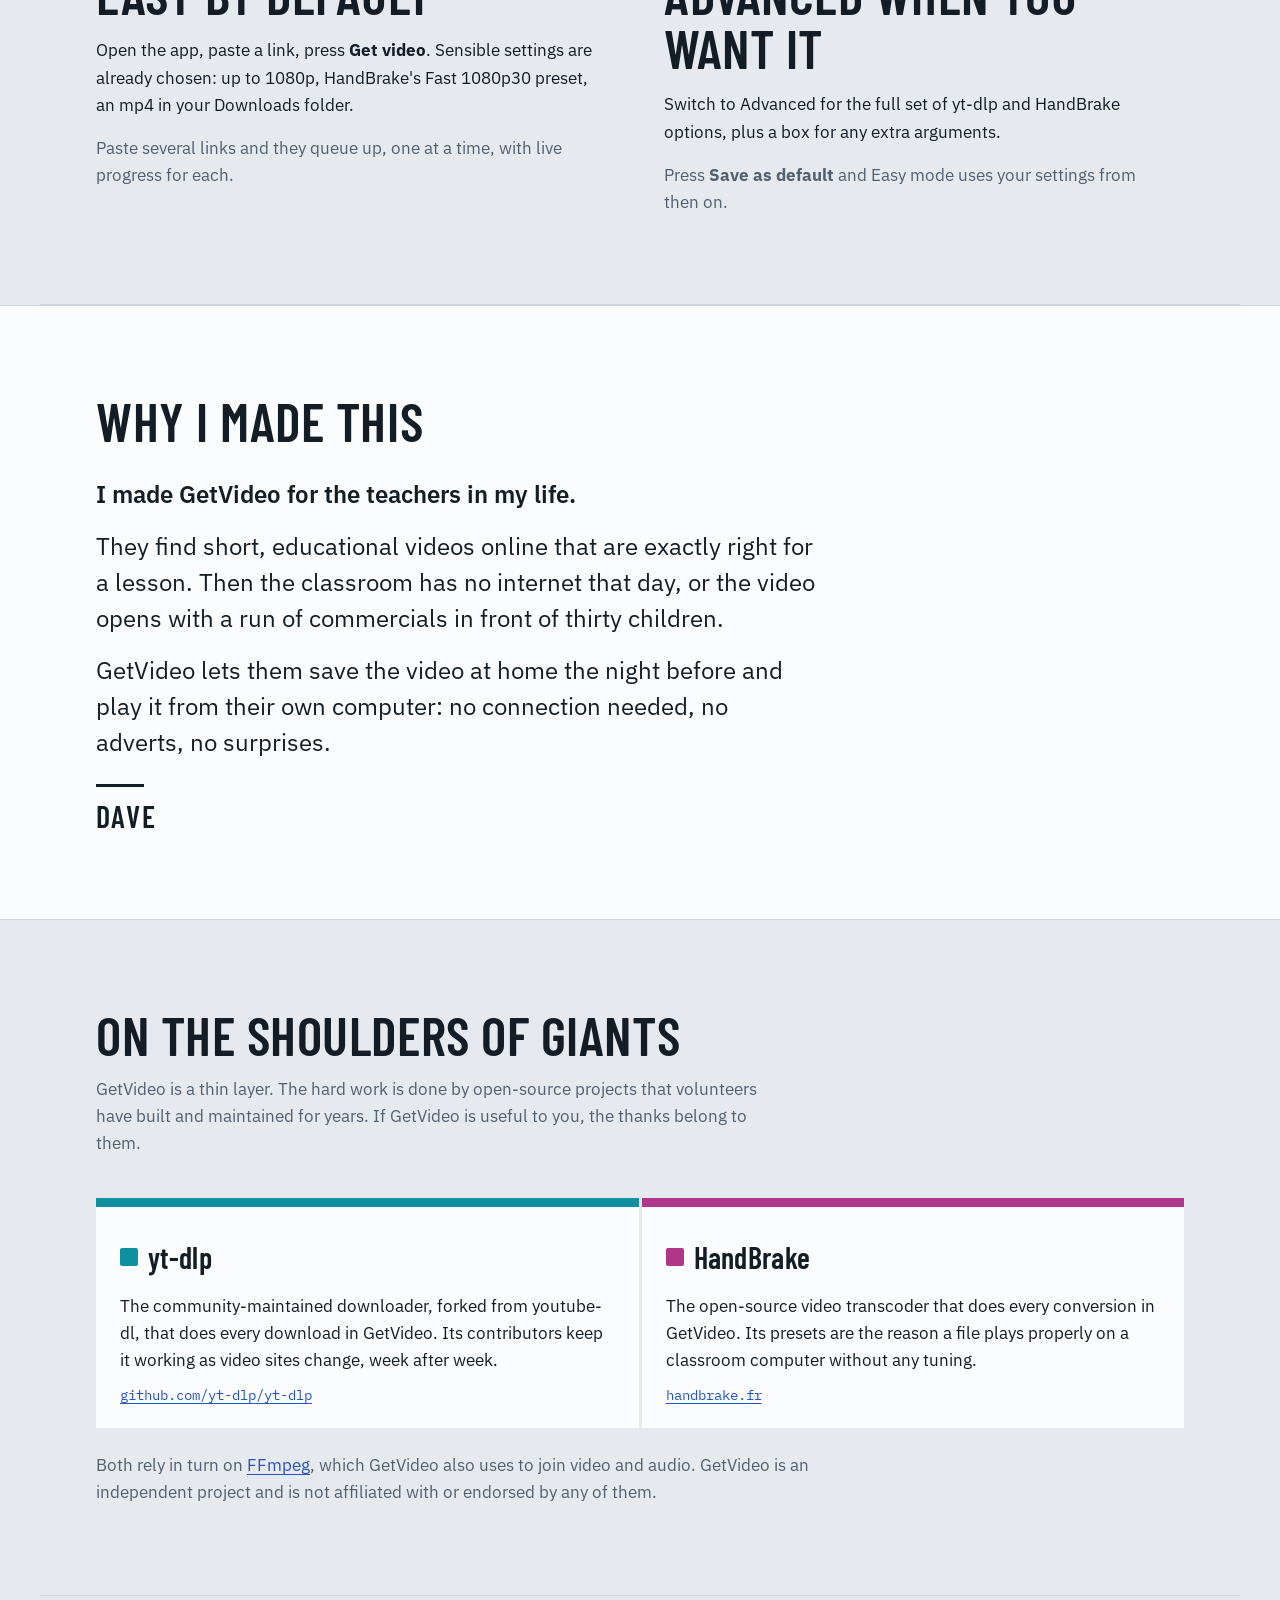
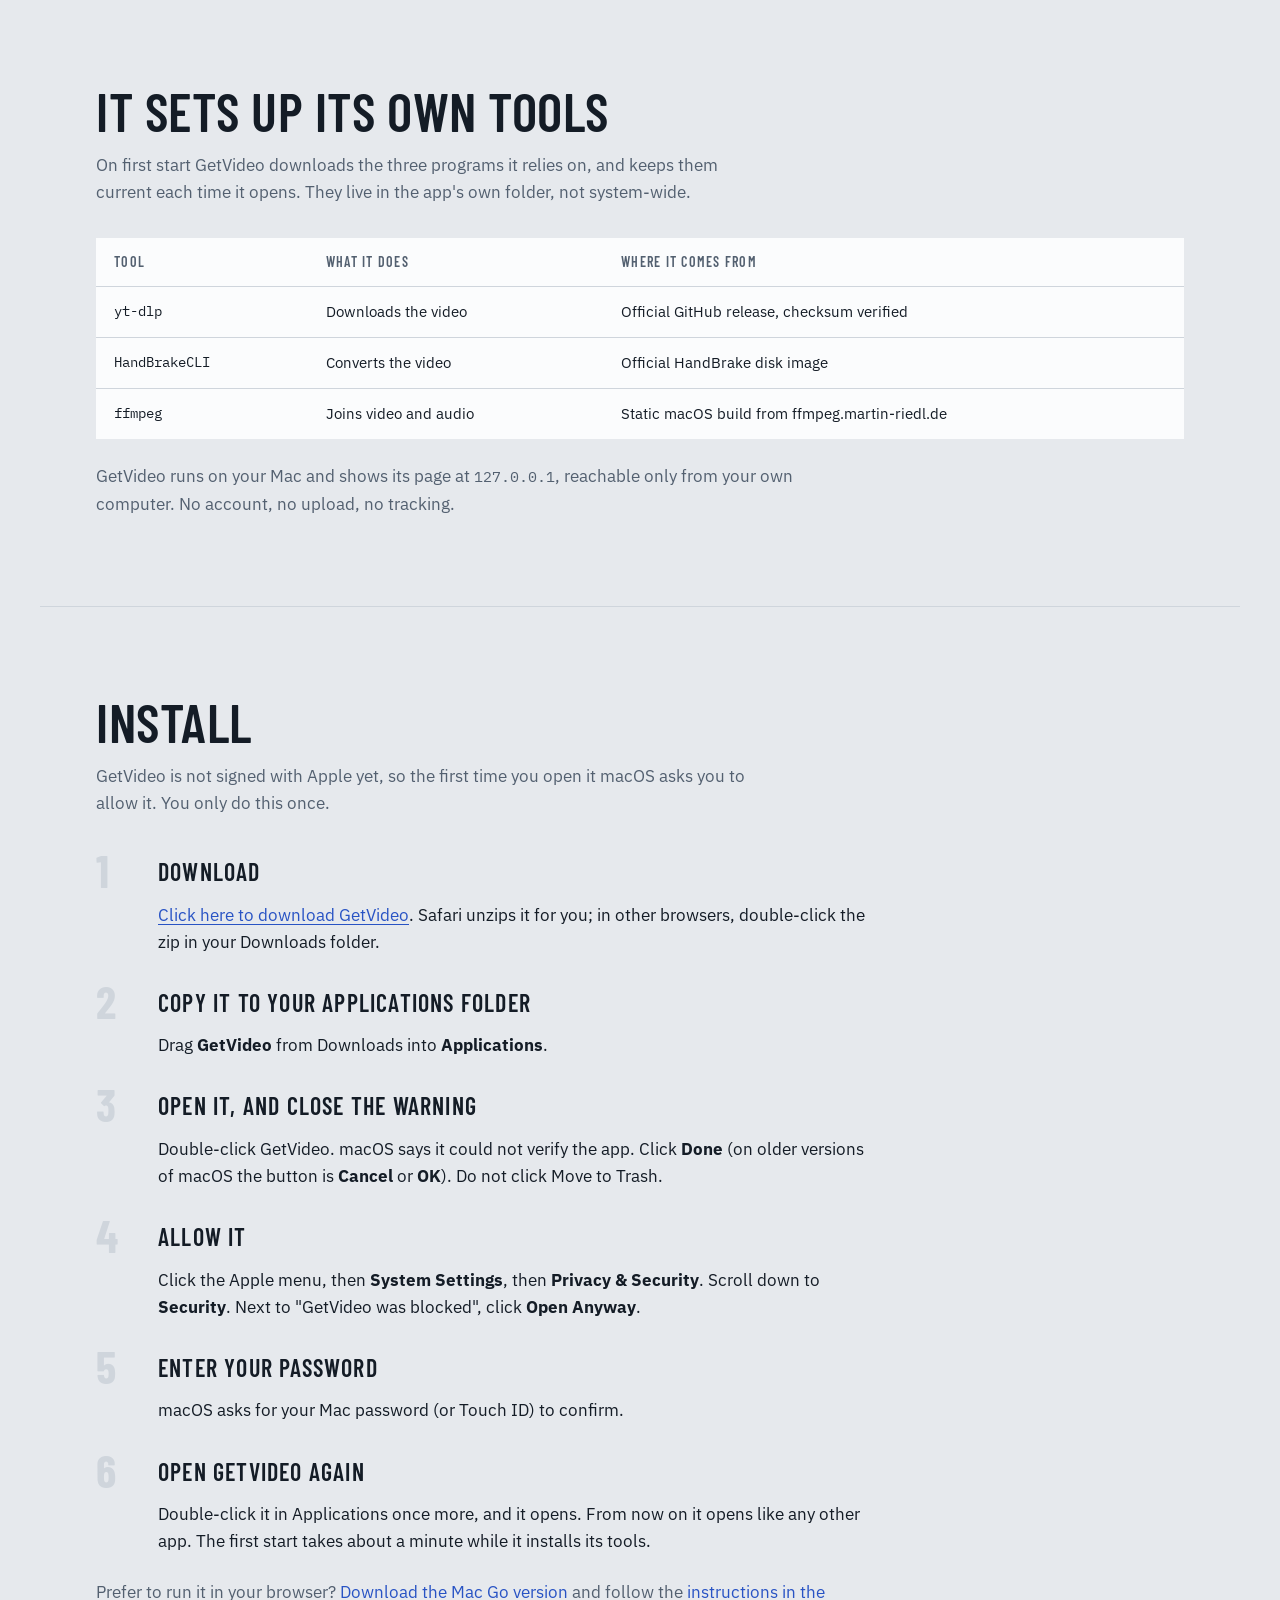
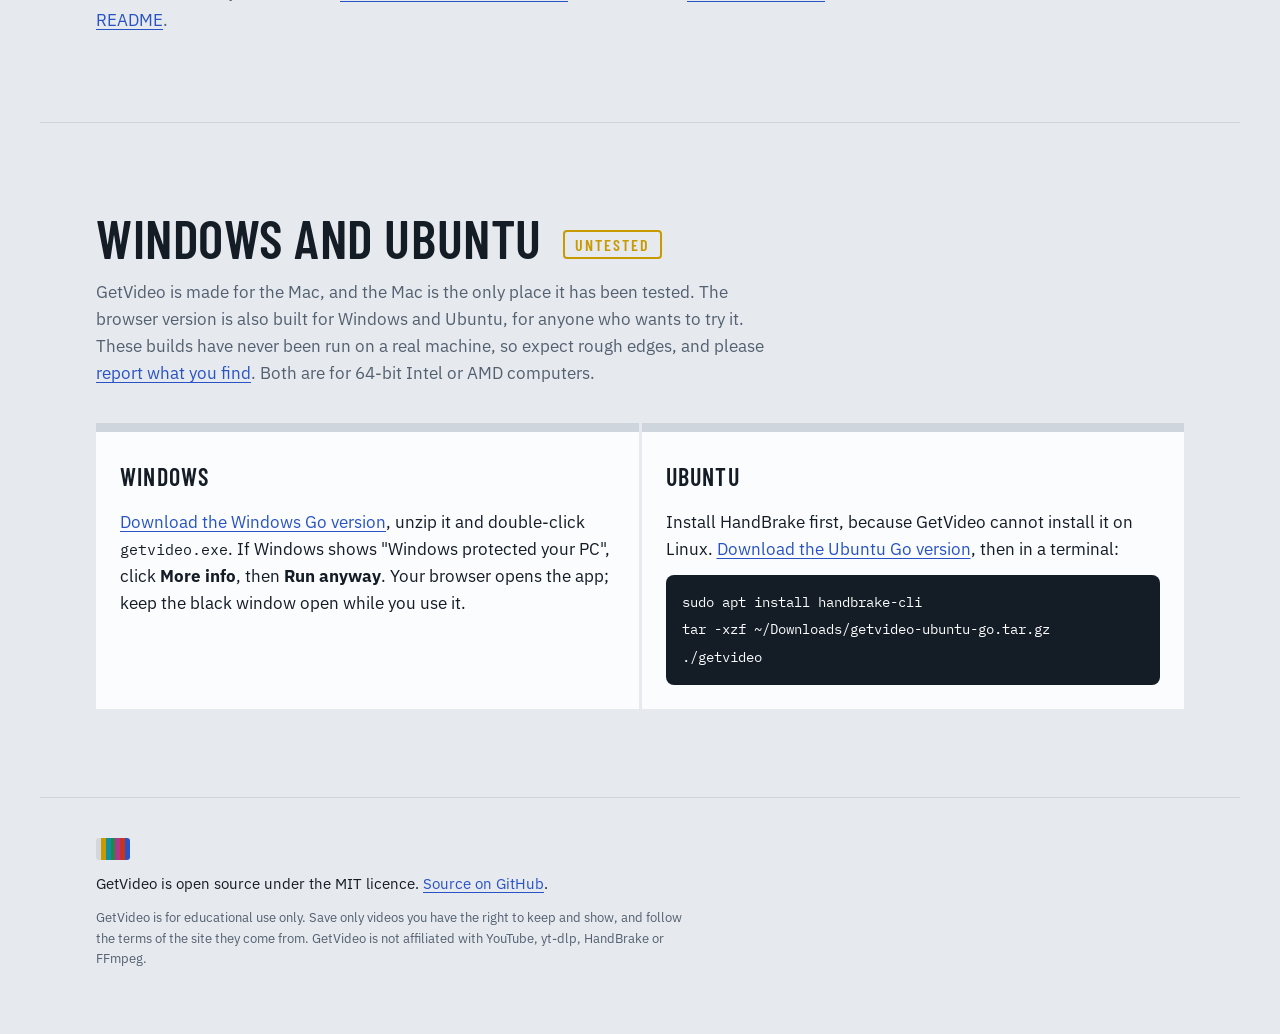
==== commit 2f15c323: "Site: made for the Mac; untested Windows and Ubuntu builds" ====
--- a/index.html
+++ b/index.html
@@ -35,6 +35,7 @@
           <span class="meta"><span id="version">Latest release</span> · macOS 14 or later · MIT licence</span>
         </div>
         <p class="edu">For educational use only.</p>
+        <p class="alt">Made for the Mac. <a href="#other">Untested builds for Windows and Ubuntu</a> are also available.</p>
       </div>
 
       <!-- A working miniature of the app's Easy view; demo.js plays one job through it. -->
@@ -173,6 +174,23 @@
       </ol>
       <p class="note">Prefer to run it in your browser? <a href="https://github.com/davewat/getvideo/releases/latest/download/getvideo-mac-go.zip">Download the Mac Go version</a> and follow the <a href="https://github.com/davewat/getvideo#install">instructions in the README</a>.</p>
     </section>
+    <section class="block" id="other">
+      <h2>Windows and Ubuntu <span class="tag">untested</span></h2>
+      <p class="intro">GetVideo is made for the Mac, and the Mac is the only place it has been tested. The browser version is also built for Windows and Ubuntu, for anyone who wants to try it. These builds have never been run on a real machine, so expect rough edges, and please <a href="https://github.com/davewat/getvideo/issues">report what you find</a>. Both are for 64-bit Intel or AMD computers.</p>
+      <div class="others">
+        <article>
+          <h3>Windows</h3>
+          <p><a href="https://github.com/davewat/getvideo/releases/latest/download/getvideo-windows-go.zip">Download the Windows Go version</a>, unzip it and double-click <code>getvideo.exe</code>. If Windows shows "Windows protected your PC", click <b>More info</b>, then <b>Run anyway</b>. Your browser opens the app; keep the black window open while you use it.</p>
+        </article>
+        <article>
+          <h3>Ubuntu</h3>
+          <p>Install HandBrake first, because GetVideo cannot install it on Linux. <a href="https://github.com/davewat/getvideo/releases/latest/download/getvideo-ubuntu-go.tar.gz">Download the Ubuntu Go version</a>, then in a terminal:</p>
+          <pre><code>sudo apt install handbrake-cli
+tar -xzf ~/Downloads/getvideo-ubuntu-go.tar.gz
+./getvideo</code></pre>
+        </article>
+      </div>
+    </section>
   </main>
 
   <footer>
--- a/style.css
+++ b/style.css
@@ -163,3 +163,12 @@
 .giants h3 { text-transform: none; font-size: 30px; letter-spacing: .01em; }
 .giants a { font: 14px var(--mono); }
 @media (max-width: 720px) { nav a[href="#giants"] { display: none; } }
+
+/* ---- other platforms ---- */
+.alt { margin-top: 14px; font-size: 15px; color: var(--soft); }
+.tag {
+  display: inline-block; vertical-align: middle; margin-left: 10px; padding: 5px 10px 4px; border: 2px solid var(--bar-yellow);
+  border-radius: 4px; font-size: 16px; letter-spacing: .12em; line-height: 1; color: var(--bar-yellow);
+}
+.others { margin-top: 36px; display: grid; gap: 3px; grid-template-columns: repeat(auto-fit, minmax(300px, 1fr)); }
+.others article { display: grid; gap: 12px; align-content: start; padding: 26px 24px 24px; background: var(--deck); border-top: 9px solid var(--line); min-width: 0; }
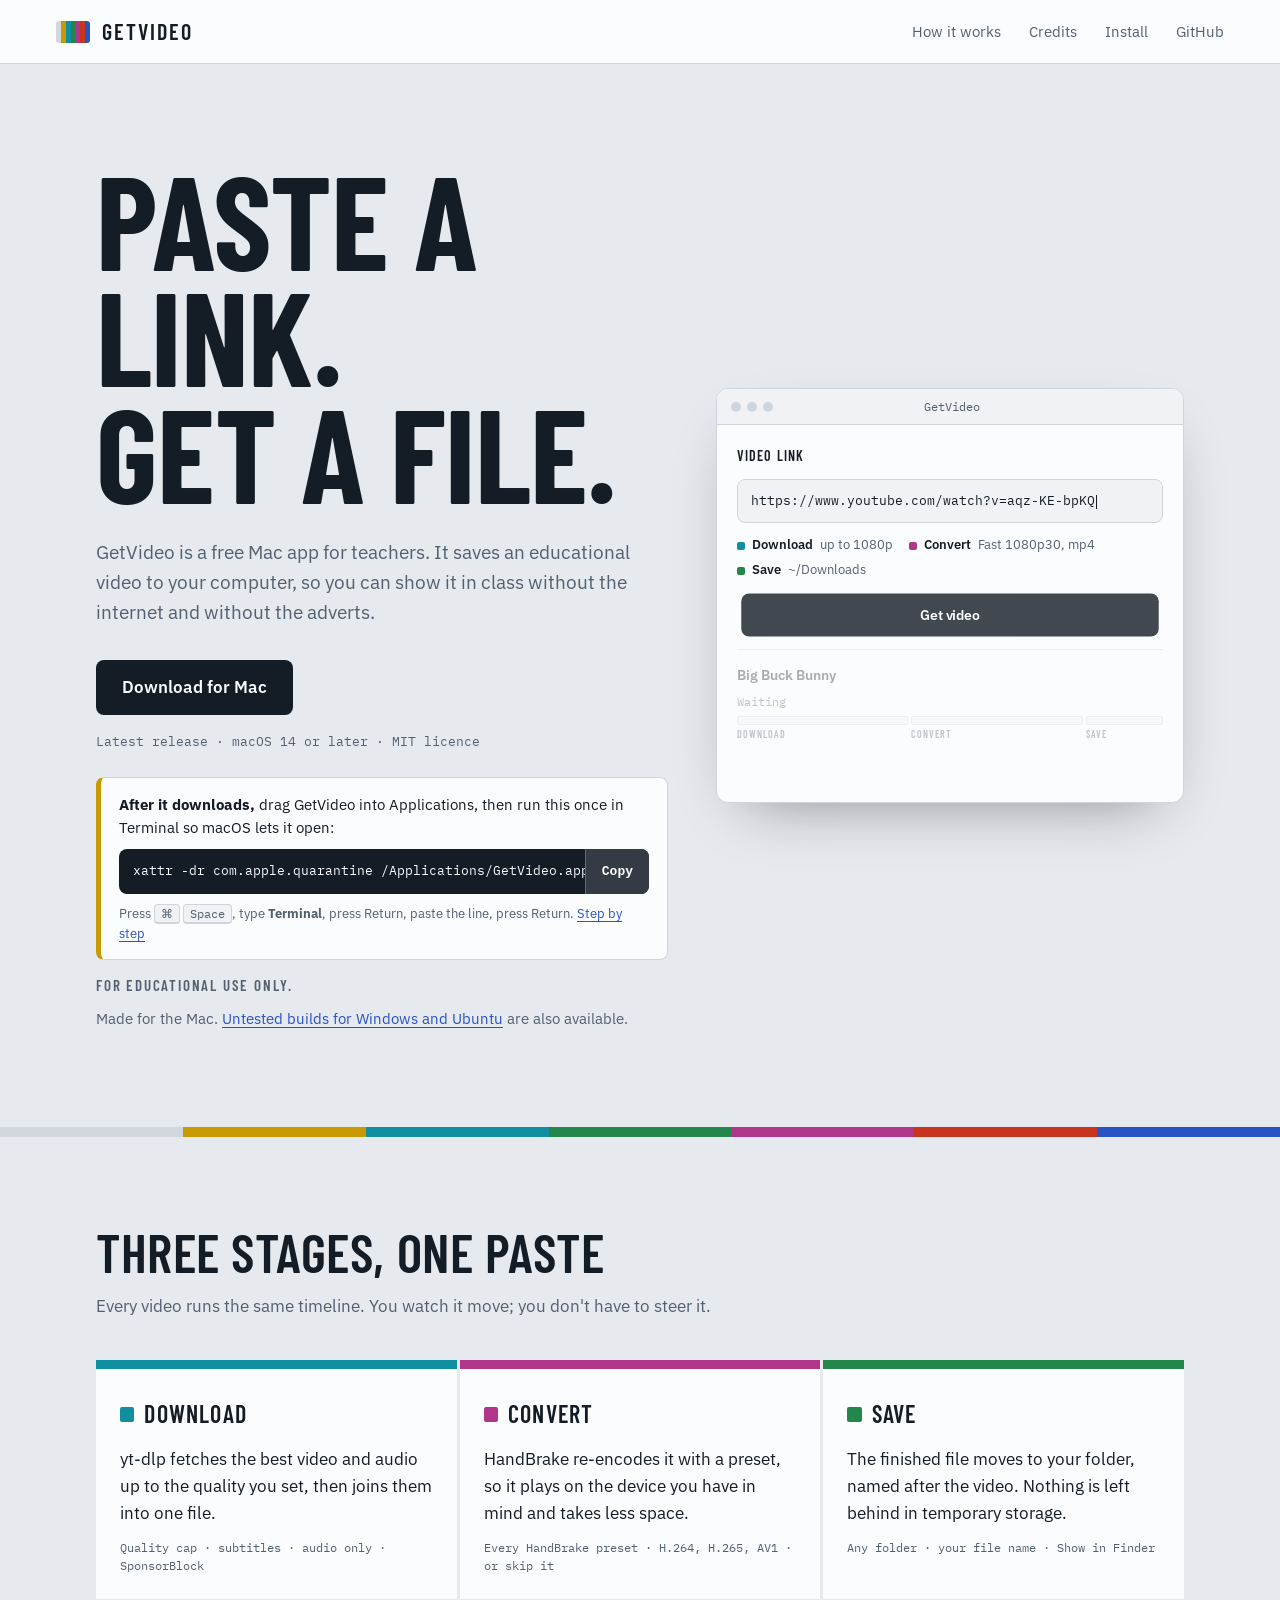
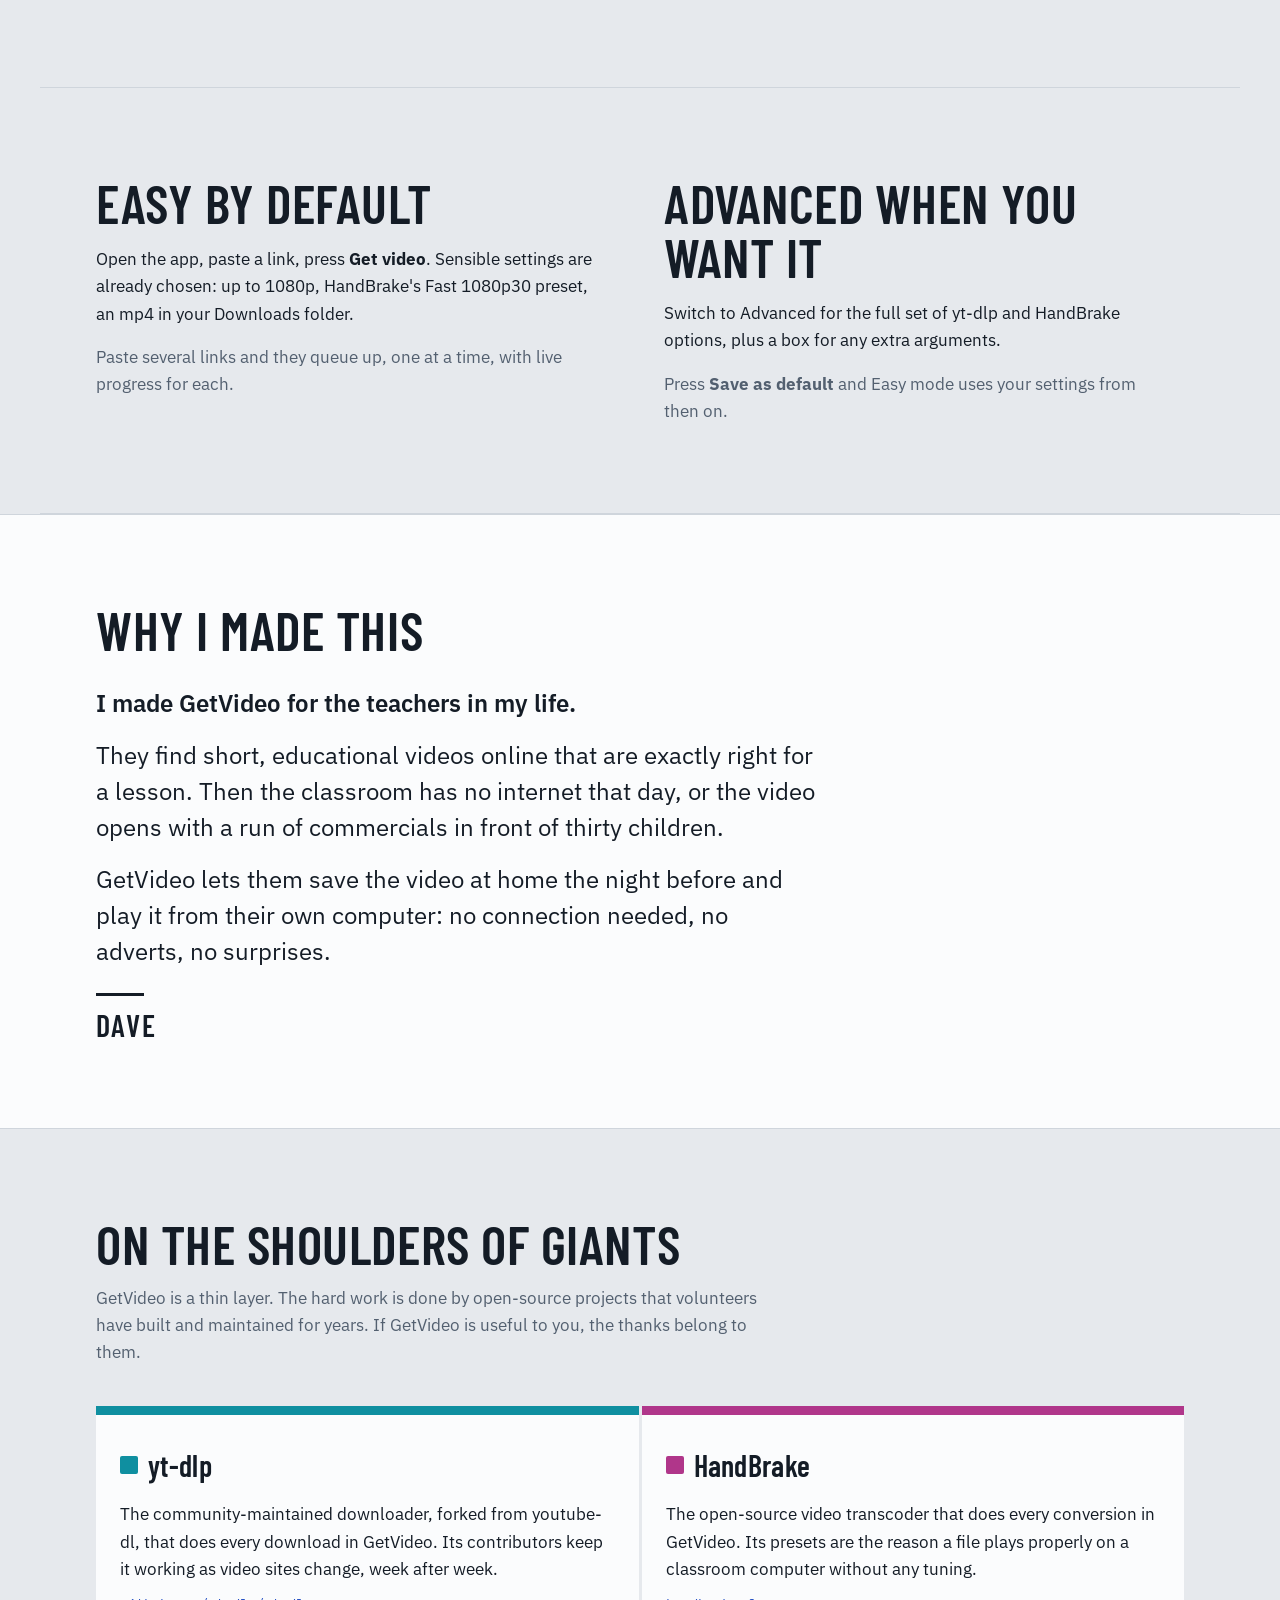
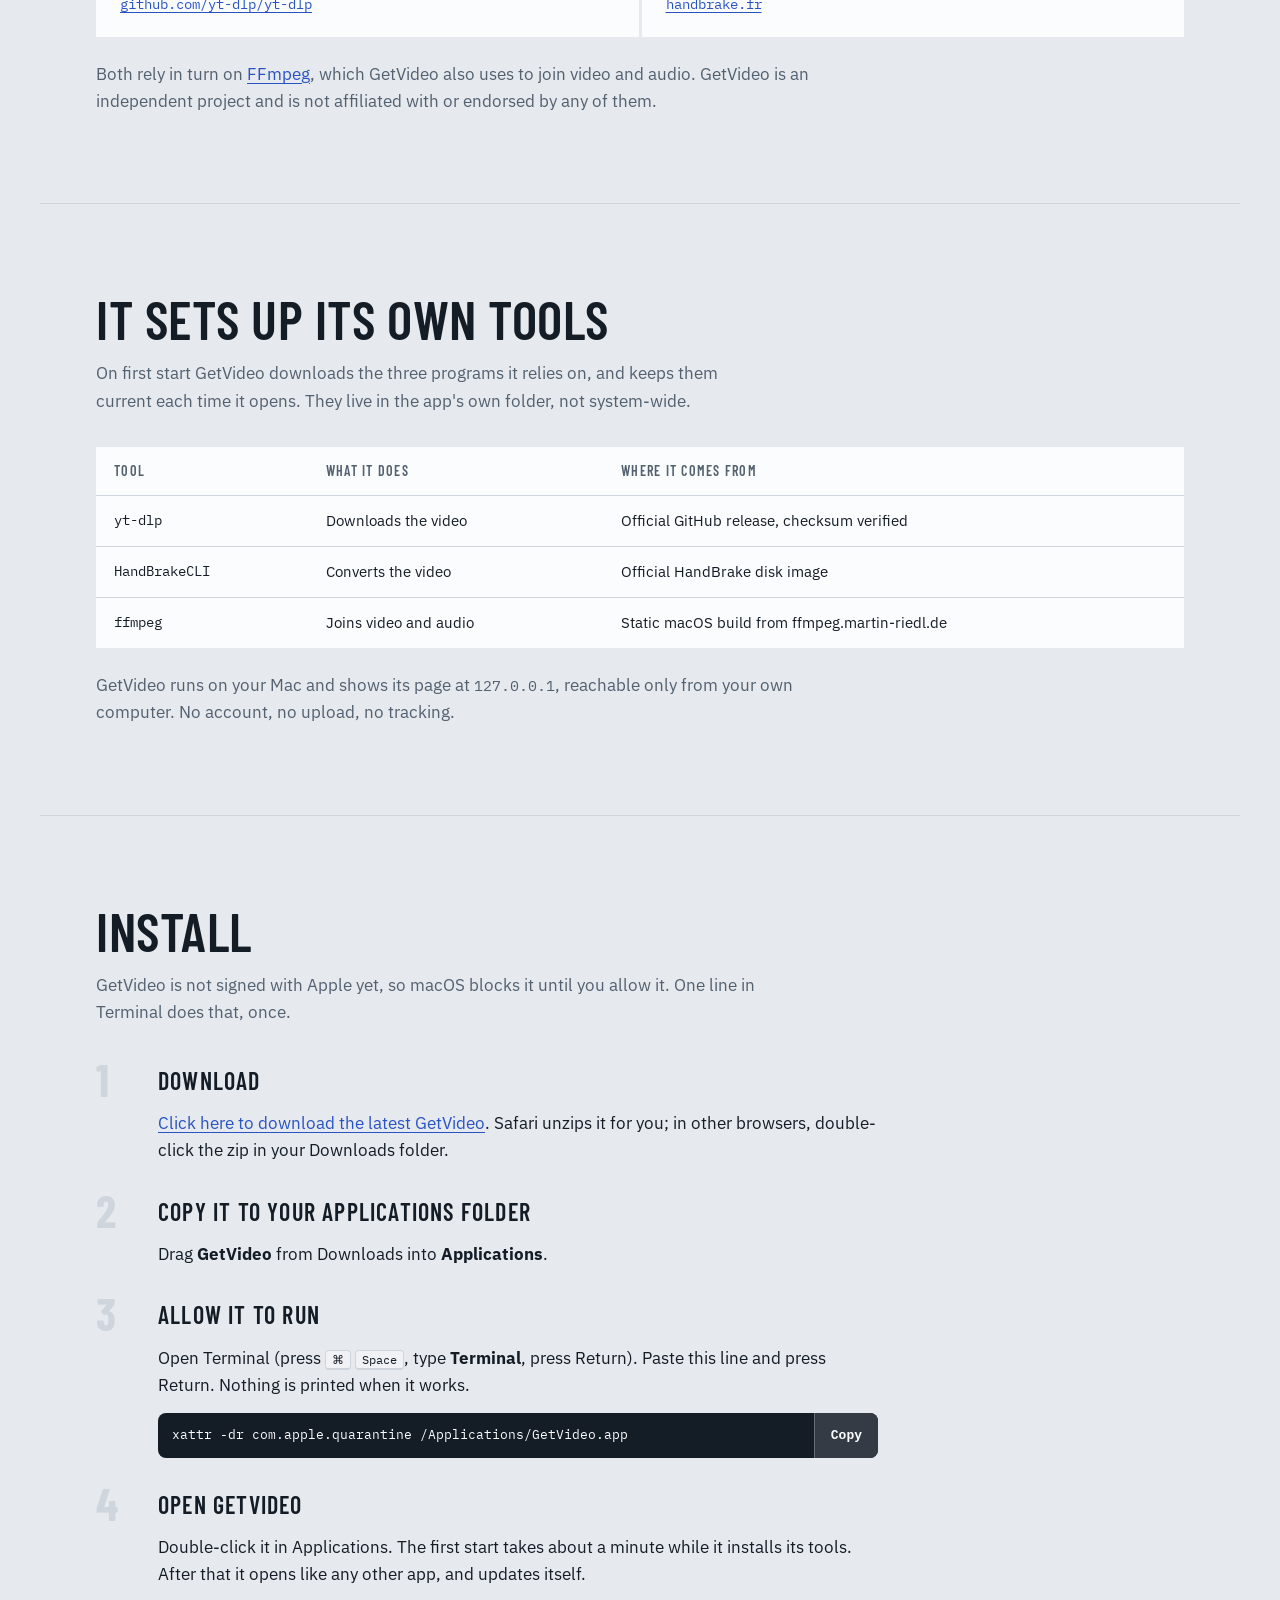
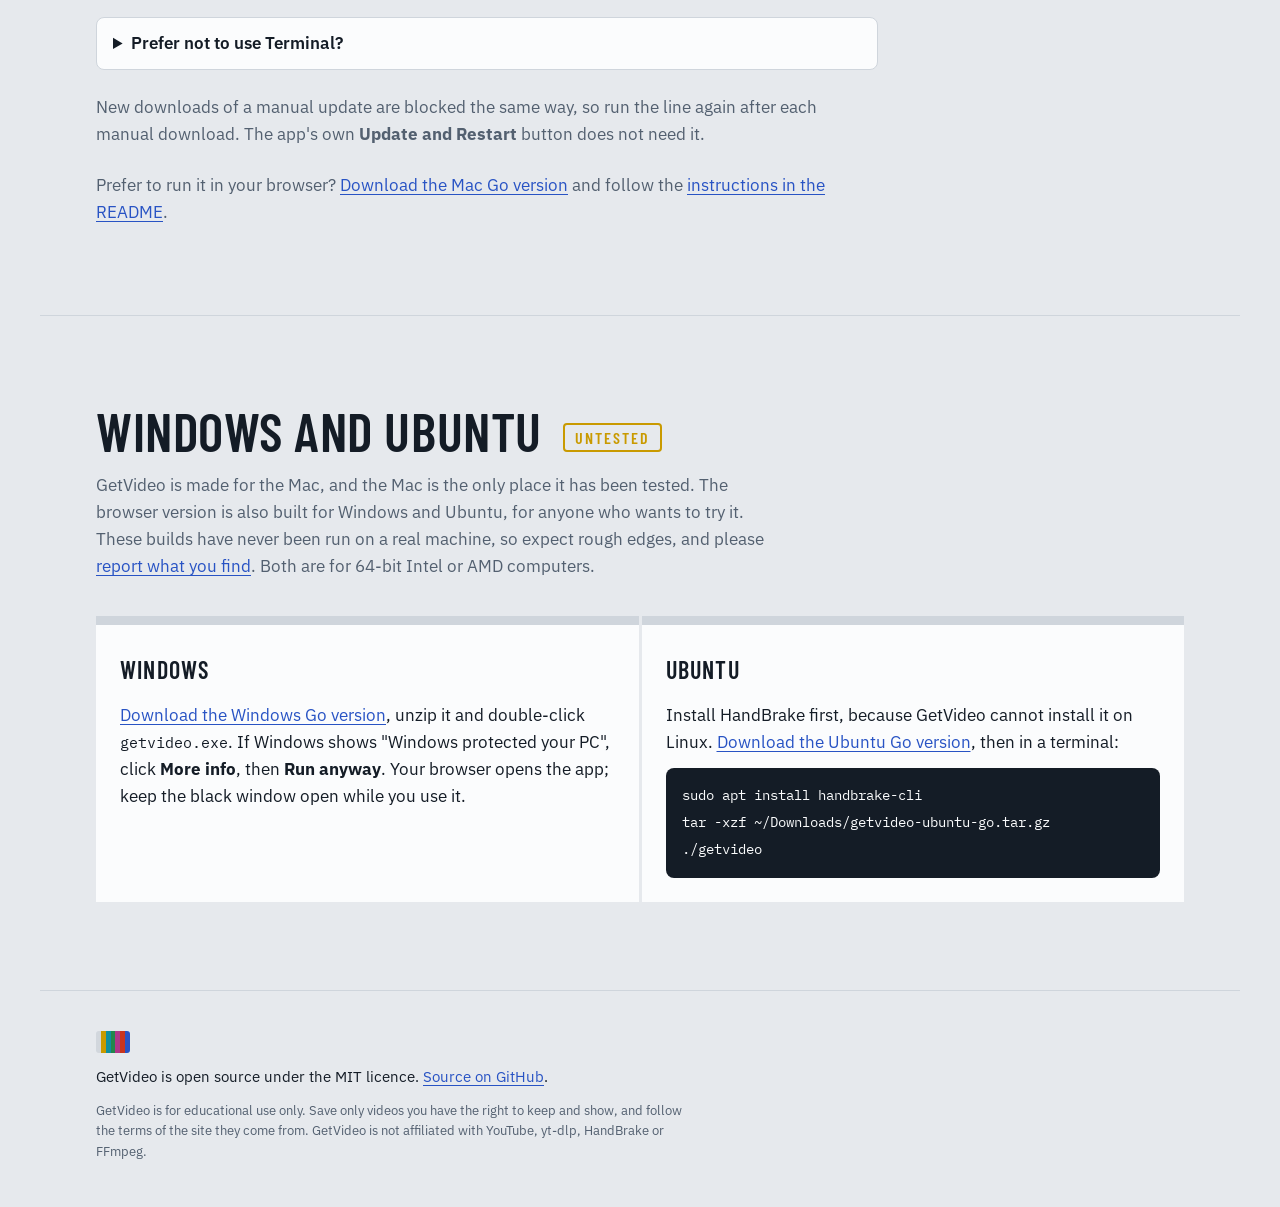
==== commit 6fc6b173: "Site: the Terminal command that lets macOS open the app, with a Copy button, under the download butt" ====
--- a/index.html
+++ b/index.html
@@ -34,6 +34,11 @@
           <a class="btn primary" href="https://github.com/davewat/getvideo/releases/latest/download/GetVideo-mac-native.zip">Download for Mac</a>
           <span class="meta"><span id="version">Latest release</span> · macOS 14 or later · MIT licence</span>
         </div>
+        <div class="allow">
+          <p><b>After it downloads,</b> drag GetVideo into Applications, then run this once in Terminal so macOS lets it open:</p>
+          <div class="cmd"><code>xattr -dr com.apple.quarantine /Applications/GetVideo.app</code><button type="button" class="copy" data-copy="xattr -dr com.apple.quarantine /Applications/GetVideo.app">Copy</button></div>
+          <p class="how">Press <kbd>⌘</kbd> <kbd>Space</kbd>, type <b>Terminal</b>, press Return, paste the line, press Return. <a href="#install">Step by step</a></p>
+        </div>
         <p class="edu">For educational use only.</p>
         <p class="alt">Made for the Mac. <a href="#other">Untested builds for Windows and Ubuntu</a> are also available.</p>
       </div>
@@ -145,33 +150,35 @@
 
     <section class="block" id="install">
       <h2>Install</h2>
-      <p class="intro">GetVideo is not signed with Apple yet, so the first time you open it macOS asks you to allow it. You only do this once.</p>
+      <p class="intro">GetVideo is not signed with Apple yet, so macOS blocks it until you allow it. One line in Terminal does that, once.</p>
       <ol class="steps">
         <li>
           <h3>Download</h3>
-          <p><a href="https://github.com/davewat/getvideo/releases/latest/download/GetVideo-mac-native.zip">Click here to download GetVideo</a>. Safari unzips it for you; in other browsers, double-click the zip in your Downloads folder.</p>
+          <p><a href="https://github.com/davewat/getvideo/releases/latest/download/GetVideo-mac-native.zip">Click here to download the latest GetVideo</a>. Safari unzips it for you; in other browsers, double-click the zip in your Downloads folder.</p>
         </li>
         <li>
           <h3>Copy it to your Applications folder</h3>
           <p>Drag <b>GetVideo</b> from Downloads into <b>Applications</b>.</p>
         </li>
         <li>
-          <h3>Open it, and close the warning</h3>
-          <p>Double-click GetVideo. macOS says it could not verify the app. Click <b>Done</b> (on older versions of macOS the button is <b>Cancel</b> or <b>OK</b>). Do not click Move to Trash.</p>
-        </li>
-        <li>
-          <h3>Allow it</h3>
-          <p>Click the Apple menu, then <b>System Settings</b>, then <b>Privacy &amp; Security</b>. Scroll down to <b>Security</b>. Next to "GetVideo was blocked", click <b>Open Anyway</b>.</p>
-        </li>
-        <li>
-          <h3>Enter your password</h3>
-          <p>macOS asks for your Mac password (or Touch ID) to confirm.</p>
-        </li>
-        <li>
-          <h3>Open GetVideo again</h3>
-          <p>Double-click it in Applications once more, and it opens. From now on it opens like any other app. The first start takes about a minute while it installs its tools.</p>
+          <h3>Allow it to run</h3>
+          <p>Open Terminal (press <kbd>⌘</kbd> <kbd>Space</kbd>, type <b>Terminal</b>, press Return). Paste this line and press Return. Nothing is printed when it works.</p>
+          <div class="cmd"><code>xattr -dr com.apple.quarantine /Applications/GetVideo.app</code><button type="button" class="copy" data-copy="xattr -dr com.apple.quarantine /Applications/GetVideo.app">Copy</button></div>
+        </li>
+        <li>
+          <h3>Open GetVideo</h3>
+          <p>Double-click it in Applications. The first start takes about a minute while it installs its tools. After that it opens like any other app, and updates itself.</p>
         </li>
       </ol>
+      <details class="fallback">
+        <summary>Prefer not to use Terminal?</summary>
+        <ol>
+          <li>Double-click GetVideo in Applications. macOS says it could not verify the app. Click <b>Done</b> (on older versions of macOS the button is <b>Cancel</b> or <b>OK</b>). Do not click Move to Trash.</li>
+          <li>Click the Apple menu, then <b>System Settings</b>, then <b>Privacy &amp; Security</b>. Scroll down to <b>Security</b>. Next to "GetVideo was blocked", click <b>Open Anyway</b>.</li>
+          <li>Enter your Mac password (or Touch ID) when asked, then double-click GetVideo again.</li>
+        </ol>
+      </details>
+      <p class="note">New downloads of a manual update are blocked the same way, so run the line again after each manual download. The app's own <b>Update and Restart</b> button does not need it.</p>
       <p class="note">Prefer to run it in your browser? <a href="https://github.com/davewat/getvideo/releases/latest/download/getvideo-mac-go.zip">Download the Mac Go version</a> and follow the <a href="https://github.com/davewat/getvideo#install">instructions in the README</a>.</p>
     </section>
     <section class="block" id="other">
--- a/style.css
+++ b/style.css
@@ -172,3 +172,20 @@
 }
 .others { margin-top: 36px; display: grid; gap: 3px; grid-template-columns: repeat(auto-fit, minmax(300px, 1fr)); }
 .others article { display: grid; gap: 12px; align-content: start; padding: 26px 24px 24px; background: var(--deck); border-top: 9px solid var(--line); min-width: 0; }
+
+/* ---- the Terminal command that lets macOS open the app ---- */
+.allow { margin-top: 26px; max-width: 34em; display: grid; gap: 10px; padding: 16px 18px; background: var(--deck); border: 1px solid var(--line); border-left: 5px solid var(--bar-yellow); border-radius: 8px; }
+.allow p { font-size: 15px; line-height: 1.5; }
+.allow .how { color: var(--soft); font-size: 13px; }
+.cmd { display: flex; align-items: stretch; gap: 0; min-width: 0; border-radius: 8px; overflow: hidden; background: var(--ink); }
+.cmd code { flex: 1; min-width: 0; padding: 12px 14px; color: var(--deck); font-size: 13px; overflow-x: auto; white-space: nowrap; user-select: all; }
+.copy { flex: none; padding: 0 16px; border: 0; border-left: 1px solid color-mix(in srgb, var(--deck) 25%, transparent); background: color-mix(in srgb, var(--deck) 14%, var(--ink)); color: var(--deck); font: 600 13px var(--mono); cursor: pointer; }
+.copy:hover { background: color-mix(in srgb, var(--deck) 24%, var(--ink)); }
+.copy:focus-visible { outline: 2px solid var(--bar-blue); outline-offset: -2px; }
+kbd { padding: 1px 6px; border: 1px solid var(--line); border-bottom-width: 2px; border-radius: 4px; background: var(--well); font: 12px var(--mono); }
+.steps .cmd { margin-top: 4px; }
+.fallback { margin-top: 28px; max-width: 46em; border: 1px solid var(--line); border-radius: 8px; padding: 0 16px; background: var(--deck); }
+.fallback summary { cursor: pointer; padding: 12px 0; font-weight: 600; }
+.fallback summary:focus-visible { outline: 2px solid var(--bar-blue); outline-offset: 2px; border-radius: 4px; }
+.fallback ol { margin: 0; padding: 0 0 14px 20px; display: grid; gap: 8px; color: var(--soft); }
+@media (max-width: 560px) { .cmd code { white-space: normal; overflow-wrap: anywhere; } }
